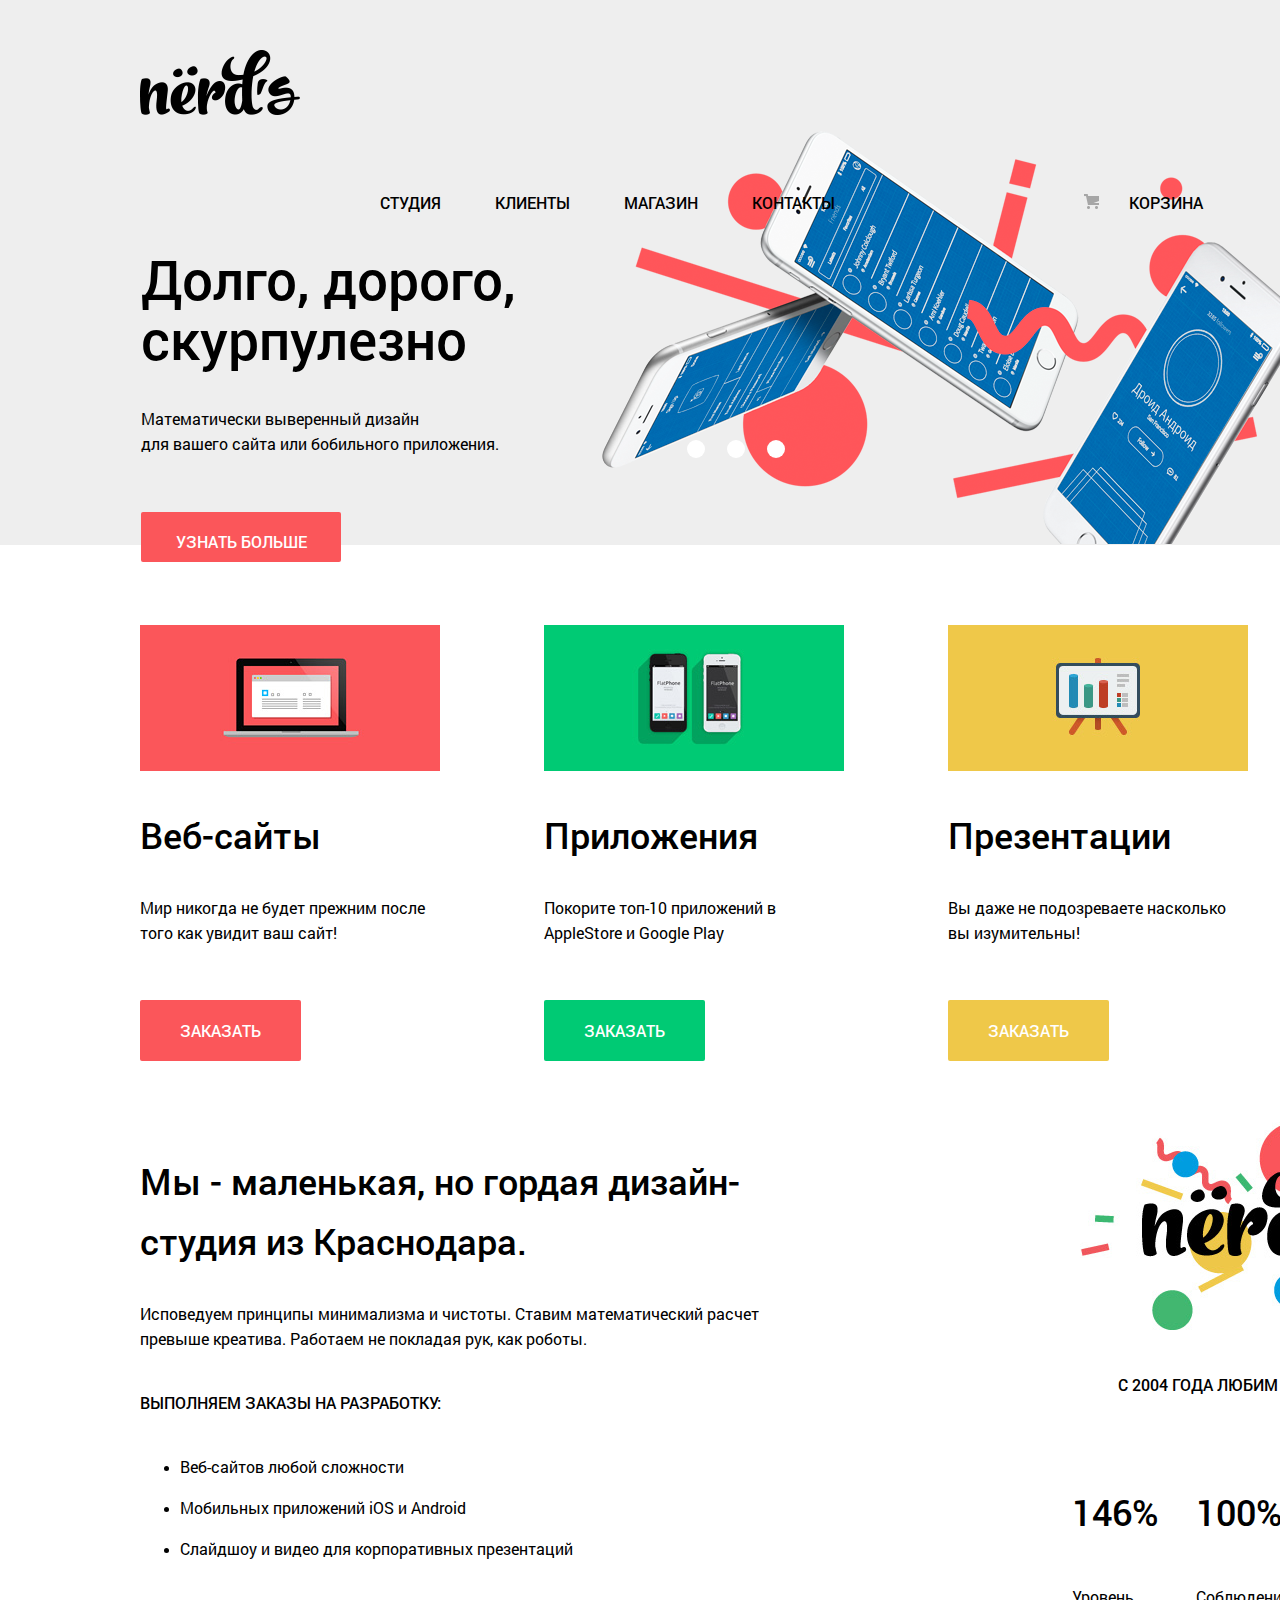
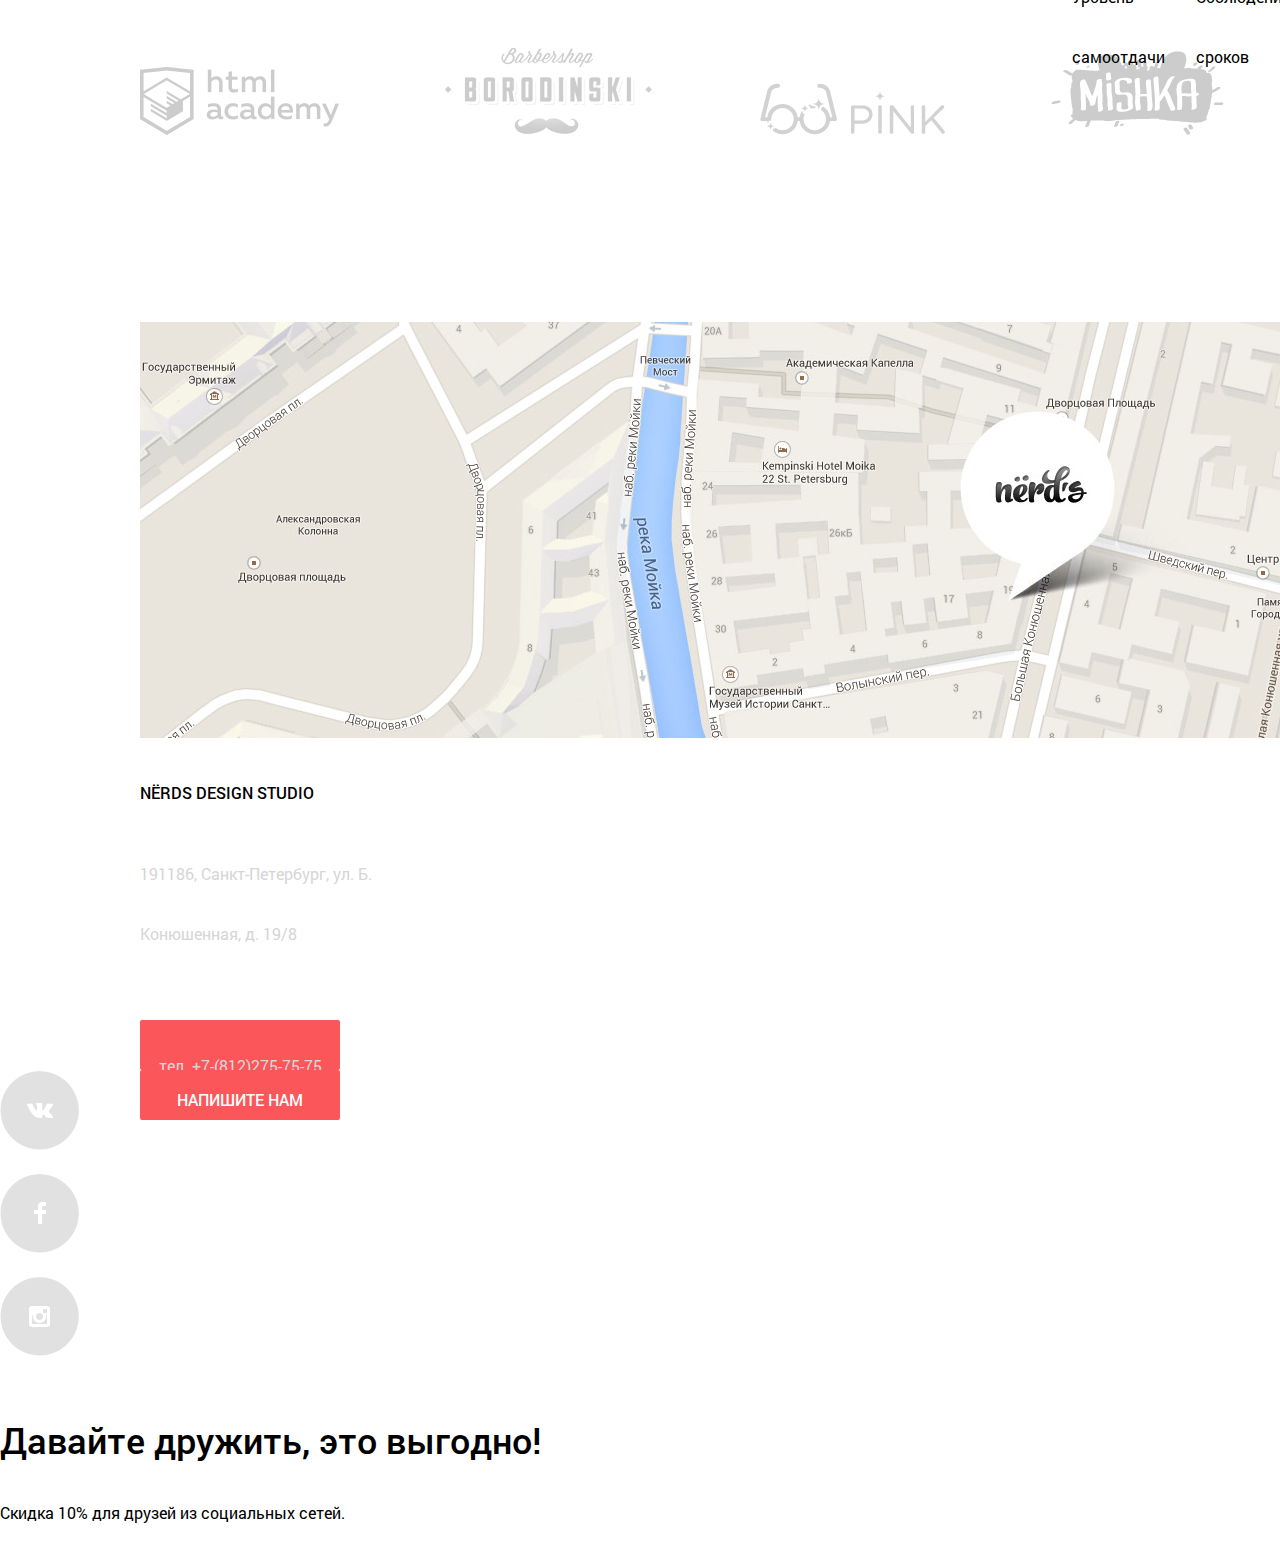
==== index.html @ 5109b4da "Начало работы над сеткой" ====
<!DOCTYPE html>
<html lang="ru">
<head>
    <meta charset="UTF-8">
    <title>Главная страница</title>
    <link rel="stylesheet" href="css/style.css">
</head>
<body>
    <header class="main-header">
        <nav class="main-navigation">
            <figure>
                <a href="index.html"><img src="images/logo.png" alt="Logo"/></a>
            </figure>
            <ul>
                <li class="active"><a href="index.html">Студия</a></li>
                <li><a href="">Клиенты</a></li>
                <li><a href="catalog.html">Магазин</a></li>
                <li><a href="">Контакты</a></li>
                <li>
                    <img src="images/cart-icon.png">
                    <a href="">Корзина</a>
                </li>
            </ul>
        </nav>
        <div class="slider">
            <div class="control">
                    <div class="active"></div>
                    <div></div>
                    <div></div>
            </div>
            <div class="item active">
                <div class="information">
                    <h1>Долго, дорого, скурпулезно</h1>
                    <p> Математически выверенный дизайн<br> для 
                        вашего сайта или бобильного приложения.</p>
                    <a href="">Узнать больше</a>
                </div>
            </div>
            <div class="item">
                <div class="information">
                    <h1>Любим математику<br> как никто другой</h1>
                    <p> Никакого креатива, только математические формулы<br>
                        для расчета идеальных пропорций.</p>
                    <a href="">Узнать больше</a>
                </div>
            </div>
            <div class="item">
                <div class="information">
                    <h1>Только ночь,<br> только хардкор</h1>
                    <p> Работать днем, как все? Мы против этого.<br>
                        Ближе к полуночи работа только начинается.
                    </p>
                    <a href="">Узнать больше</a>
                </div>
            </div>
        </div>
    </header>
    <main>
        <div class="product">
            <div class="item red">
                <figure>
                    <img src="images/illustration-1.jpg" alt="Веб-сайты" width="" height="">
                </figure>
                <h2>Веб-сайты</h2>
                <p>Мир никогда не будет прежним после того как увидит ваш сайт!</p>
                <a href="">Заказать</a>
            </div>
            <div class="item green">
                <figure>
                    <img src="images/illustration-2.jpg" alt="Приложения" width="" height="">
                </figure>
                <h2>Приложения</h2>
                <p>Покорите топ-10 приложений в AppleStore и Google Play</p>
                <a href="">Заказать</a>
            </div>
            <div class="item yellow">
                <figure>
                    <img src="images/illustration-3.jpg" alt="Презентации" width="" height="">
                </figure>
                <h2>Презентации</h2>
                <p>Вы даже не подозреваете насколько вы изумительны!</p>
                <a href="">Заказать</a>
            </div>
        </div> 
        <div class="future">
            <div class="informations">
                <h2>Мы - маленькая, но гордая дизайн-студия из Краснодара.</h2>
                <p>Исповедуем принципы минимализма и чистоты. Ставим математический
                    расчет превыше креатива. Работаем не покладая рук, как роботы.</p>
                <h4>Выполняем заказы на разработку:</h4>
                <ul>
                    <li><p>Веб-сайтов любой сложности</p></li>
                    <li><p>Мобильных приложений iOS и Android</p></li>
                    <li><p>Слайдшоу и видео для корпоративных презентаций</p></li>
                </ul>
            </div>
            <div class="statistic">
                <figure>
                    <img src="images/nerds-illustration.jpg" alt="Logo" width="" height="">
                </figure>
                <h4>С 2004 года любим точность во всем:</h4>
                <div class="description">
                    <ul>
                        <li>
                            <h2>146%</h2>
                            <p>Уровень самоотдачи</p>
                        </li>
                        <li>
                            <h2>100%</h2>
                            <p>Соблюдение сроков</p>
                        </li>
                        <li>
                            <h2>50%</h2>
                            <p>Минимальная предоплата</p>
                        </li>
                    </ul>
                </div>
            </div>
        </div>
        <div class="partners">
            <div class="html academy"><a href=""><img src="images/logo-1.png" alt="Презентации" width="" height=""></a></div>
            <div class="Borodinski"><a href=""><img src="images/logo-2.png" alt="Презентации" width="" height=""></a></div>
            <div class="Pink"><a href=""></a><img src="images/logo-3.png" alt="Презентации" width="" height=""></div>
            <div class="Mishka"><a href=""><img src="images/logo-4.png" alt="Презентации" width="" height=""></a></div>
        </div>
        <div class="map">
            <img src="images/map_&_marker.jpg"></img>
            <div class="container">
                <div class="description">
                    <h4>NЁRDS DESIGN STUDIO</h4>
                    <p>191186, Санкт-Петербург, ул. Б. Конюшенная, д. 19/8</p>
                    <a href="tel:78122757575"><p>тел. +7-(812)275-75-75</p></a>
                    <a class="btn" href="mailto:nerds@gmail.com">Напишите нам</a>
                </div>
            </div>
        </div>
        </div>
    </main>
</body>
<footer>
    <div class="social">
        <div class="vk"><a href=""><img src="images/vk-icon.png" alt="Презентации" width="" height=""></a></div>
        <div class="fb"><a href=""><img src="images/fb-icon.png" alt="Презентации" width="" height=""></a></div>
        <div class="inst"><a href=""><img src="images/insta-icon.png" alt="Презентации" width="" height=""></a></div>
    </div>
    <div class="text">
        <h2>Давайте дружить, это выгодно!</h2>
        <p>Скидка 10% для друзей из социальных сетей.</p>
    </div>
</footer>
</html>
---- css/style.css ----
/*! normalize.css v7.0.0 | MIT License | github.com/necolas/normalize.css */

/* Document
   ========================================================================== */

/**
 * 1. Correct the line height in all browsers.
 * 2. Prevent adjustments of font size after orientation changes in
 *    IE on Windows Phone and in iOS.
 */

 html {
  line-height: 1.15; /* 1 */
  -ms-text-size-adjust: 100%; /* 2 */
  -webkit-text-size-adjust: 100%; /* 2 */
}

/* Sections
   ========================================================================== */

/**
 * Remove the margin in all browsers (opinionated).
 */

body {
  margin: 0;
}

/**
 * Add the correct display in IE 9-.
 */

article,
aside,
footer,
header,
nav,
section {
  display: block;
}

/**
 * Correct the font size and margin on `h1` elements within `section` and
 * `article` contexts in Chrome, Firefox, and Safari.
 */

h1 {
  font-size: 2em;
  margin: 0.67em 0;
}

/* Grouping content
   ========================================================================== */

/**
 * Add the correct display in IE 9-.
 * 1. Add the correct display in IE.
 */

figcaption,
figure,
main { /* 1 */
  display: block;
}

/**
 * Add the correct margin in IE 8.
 */

figure {
  margin: 1em 40px;
}

/**
 * 1. Add the correct box sizing in Firefox.
 * 2. Show the overflow in Edge and IE.
 */

hr {
  box-sizing: content-box; /* 1 */
  height: 0; /* 1 */
  overflow: visible; /* 2 */
}

/**
 * 1. Correct the inheritance and scaling of font size in all browsers.
 * 2. Correct the odd `em` font sizing in all browsers.
 */

pre {
  font-family: monospace, monospace; /* 1 */
  font-size: 1em; /* 2 */
}

/* Text-level semantics
   ========================================================================== */

/**
 * 1. Remove the gray background on active links in IE 10.
 * 2. Remove gaps in links underline in iOS 8+ and Safari 8+.
 */

a {
  background-color: transparent; /* 1 */
  -webkit-text-decoration-skip: objects; /* 2 */
}

/**
 * 1. Remove the bottom border in Chrome 57- and Firefox 39-.
 * 2. Add the correct text decoration in Chrome, Edge, IE, Opera, and Safari.
 */

abbr[title] {
  border-bottom: none; /* 1 */
  text-decoration: underline; /* 2 */
  text-decoration: underline dotted; /* 2 */
}

/**
 * Prevent the duplicate application of `bolder` by the next rule in Safari 6.
 */

b,
strong {
  font-weight: inherit;
}

/**
 * Add the correct font weight in Chrome, Edge, and Safari.
 */

b,
strong {
  font-weight: bolder;
}

/**
 * 1. Correct the inheritance and scaling of font size in all browsers.
 * 2. Correct the odd `em` font sizing in all browsers.
 */

code,
kbd,
samp {
  font-family: monospace, monospace; /* 1 */
  font-size: 1em; /* 2 */
}

/**
 * Add the correct font style in Android 4.3-.
 */

dfn {
  font-style: italic;
}

/**
 * Add the correct background and color in IE 9-.
 */

mark {
  background-color: #ff0;
  color: #000;
}

/**
 * Add the correct font size in all browsers.
 */

small {
  font-size: 80%;
}

/**
 * Prevent `sub` and `sup` elements from affecting the line height in
 * all browsers.
 */

sub,
sup {
  font-size: 75%;
  line-height: 0;
  position: relative;
  vertical-align: baseline;
}

sub {
  bottom: -0.25em;
}

sup {
  top: -0.5em;
}

/* Embedded content
   ========================================================================== */

/**
 * Add the correct display in IE 9-.
 */

audio,
video {
  display: inline-block;
}

/**
 * Add the correct display in iOS 4-7.
 */

audio:not([controls]) {
  display: none;
  height: 0;
}

/**
 * Remove the border on images inside links in IE 10-.
 */

img {
  border-style: none;
}

/**
 * Hide the overflow in IE.
 */

svg:not(:root) {
  overflow: hidden;
}

/* Forms
   ========================================================================== */

/**
 * 1. Change the font styles in all browsers (opinionated).
 * 2. Remove the margin in Firefox and Safari.
 */

button,
input,
optgroup,
select,
textarea {
  font-family: sans-serif; /* 1 */
  font-size: 100%; /* 1 */
  line-height: 1.15; /* 1 */
  margin: 0; /* 2 */
}

/**
 * Show the overflow in IE.
 * 1. Show the overflow in Edge.
 */

button,
input { /* 1 */
  overflow: visible;
}

/**
 * Remove the inheritance of text transform in Edge, Firefox, and IE.
 * 1. Remove the inheritance of text transform in Firefox.
 */

button,
select { /* 1 */
  text-transform: none;
}

/**
 * 1. Prevent a WebKit bug where (2) destroys native `audio` and `video`
 *    controls in Android 4.
 * 2. Correct the inability to style clickable types in iOS and Safari.
 */

button,
html [type="button"], /* 1 */
[type="reset"],
[type="submit"] {
  -webkit-appearance: button; /* 2 */
}

/**
 * Remove the inner border and padding in Firefox.
 */

button::-moz-focus-inner,
[type="button"]::-moz-focus-inner,
[type="reset"]::-moz-focus-inner,
[type="submit"]::-moz-focus-inner {
  border-style: none;
  padding: 0;
}

/**
 * Restore the focus styles unset by the previous rule.
 */

button:-moz-focusring,
[type="button"]:-moz-focusring,
[type="reset"]:-moz-focusring,
[type="submit"]:-moz-focusring {
  outline: 1px dotted ButtonText;
}

/**
 * Correct the padding in Firefox.
 */

fieldset {
  padding: 0.35em 0.75em 0.625em;
}

/**
 * 1. Correct the text wrapping in Edge and IE.
 * 2. Correct the color inheritance from `fieldset` elements in IE.
 * 3. Remove the padding so developers are not caught out when they zero out
 *    `fieldset` elements in all browsers.
 */

legend {
  box-sizing: border-box; /* 1 */
  color: inherit; /* 2 */
  display: table; /* 1 */
  max-width: 100%; /* 1 */
  padding: 0; /* 3 */
  white-space: normal; /* 1 */
}

/**
 * 1. Add the correct display in IE 9-.
 * 2. Add the correct vertical alignment in Chrome, Firefox, and Opera.
 */

progress {
  display: inline-block; /* 1 */
  vertical-align: baseline; /* 2 */
}

/**
 * Remove the default vertical scrollbar in IE.
 */

textarea {
  overflow: auto;
}

/**
 * 1. Add the correct box sizing in IE 10-.
 * 2. Remove the padding in IE 10-.
 */

[type="checkbox"],
[type="radio"] {
  box-sizing: border-box; /* 1 */
  padding: 0; /* 2 */
}

/**
 * Correct the cursor style of increment and decrement buttons in Chrome.
 */

[type="number"]::-webkit-inner-spin-button,
[type="number"]::-webkit-outer-spin-button {
  height: auto;
}

/**
 * 1. Correct the odd appearance in Chrome and Safari.
 * 2. Correct the outline style in Safari.
 */

[type="search"] {
  -webkit-appearance: textfield; /* 1 */
  outline-offset: -2px; /* 2 */
}

/**
 * Remove the inner padding and cancel buttons in Chrome and Safari on macOS.
 */

[type="search"]::-webkit-search-cancel-button,
[type="search"]::-webkit-search-decoration {
  -webkit-appearance: none;
}

/**
 * 1. Correct the inability to style clickable types in iOS and Safari.
 * 2. Change font properties to `inherit` in Safari.
 */

::-webkit-file-upload-button {
  -webkit-appearance: button; /* 1 */
  font: inherit; /* 2 */
}

/* Interactive
   ========================================================================== */

/*
 * Add the correct display in IE 9-.
 * 1. Add the correct display in Edge, IE, and Firefox.
 */

details, /* 1 */
menu {
  display: block;
}

/*
 * Add the correct display in all browsers.
 */

summary {
  display: list-item;
}

/* Scripting
   ========================================================================== */

/**
 * Add the correct display in IE 9-.
 */

canvas {
  display: inline-block;
}

/**
 * Add the correct display in IE.
 */

template {
  display: none;
}

/* Hidden
   ========================================================================== */

/**
 * Add the correct display in IE 10-.
 */

[hidden] {
  display: none;
}
/* ШРИФТЫ */

@font-face {
  font-family: "RobotoRegular";
  src: url("../fonts/RobotoRegular/RobotoRegular.eot");
  src: url("../fonts/RobotoRegular/RobotoRegular.eot?#iefix")format("embedded-opentype"),
  url("../fonts/RobotoRegular/RobotoRegular.woff") format("woff"),
  url("../fonts/RobotoRegular/RobotoRegular.ttf") format("truetype");
  font-style: normal;
  font-weight: normal;
}

@font-face {
  font-family: "RobotoMedium";
  src: url("../fonts/RobotoMedium/RobotoMedium.eot");
  src: url("../fonts/RobotoMedium/RobotoMedium.eot?#iefix")format("embedded-opentype"),
  url("../fonts/RobotoMedium/RobotoMedium.woff") format("woff"),
  url("../fonts/RobotoMedium/RobotoMedium.ttf") format("truetype");
  font-style: normal;
  font-weight: normal;
}

/* КНОПКИ */

button {
background: no-repeat;
  border: 0px solid #eee;
  height: 28px;
  width: 115px;
  margin: 50px 0 0 50px;
  padding: 0 0 0 7px;
  overflow: hidden;
  display: block;
}

button:active, button:focus {
outline: none;
}

.catalog button {
  text-transform: uppercase;
  font: 14px RobotoRegular;
  color: #d6d6d6;
  display:inline-block;

}

button.active {
  color: black;
}

/* ЗАГОЛОВКИ И ТЕКСТ */

h1 {
  font-family: "RobotoMedium", Arial, Helvetica, sans-serif;
  font-size: 55px;
  font-weight: 500;
  line-height: calc(60px/55px);
}

h2{
  font-family: "RobotoMedium", Arial, Helvetica, sans-serif;
  font-size: 36px;
  font-weight: 500;
  line-height: calc(60px/36px);
}


h3 {
  font-family: "RobotoMedium", Arial, Helvetica, sans-serif;
  font-size: 18px;
  font-weight: 500;
  line-height: calc(60px/18px);
  text-transform: uppercase;
}

h4 {
  font-family: "RobotoMedium", Arial, Helvetica, sans-serif;
  font-size: 16px;
  font-weight: 500;
  line-height: calc(60px/16px);
  text-transform: uppercase;
}

/* ССЫЛКИ И ЛЕЙБЛЫ */

p,
label,
.warp label,
.warp input {
  font-family: "RobotoRegular", Arial, Helvetica, sans-serif;
  font-size: 16px;
  font-weight: 300;
  line-height: 25px;
  color: black;
}

.warp label,
.warp input {
  text-transform: uppercase;
}

.warp input {
  background-color: #eeeeee;
  border: 0px;
  height: 20px;
  width: 70px;
  display:inline-block;
}

.warp:first-child {
  display:block;
  width: 120px;
}

a {
  font-family: "RobotoMedium", Arial, Helvetica, sans-serif;
  font-size: 16px;
  font-weight: 500;
  line-height: calc(60px/16px);
  text-decoration: none;
  text-transform: uppercase;
  color: black;
}

a p,
.description p {
  font-family: "RobotoRegular", Arial, Helvetica, sans-serif;
  font-size: 16px;
  font-weight: 300;
  line-height: calc(60px/16px);
  text-transform: none;
  color: #d6d6d6;
}

.catalog-item p {
  color: #666666;
}

.information a,
.item a,
.description a {
  color: white;
  text-transform: uppercase;
}

/* ОСНОВНЫЕ ЭЛЕМЕНТЫ */

body,
figure {
  margin: 0px;
}

header {
  /* width: 1440px; - нужно ли это указывать? */
  height: 545px;
  background-color: #eeeeee;
  box-sizing: border-box;
  padding-top: 50px;
  padding-left: 140px;
}

.main-navigation ul li{
  display:inline-block;
  margin-right: 50px;
}

main {
  width: 1440px;
  background-color: white;
  box-sizing: border-box;
  padding-top: 80px;
  padding-left: 140px;
}

.future{
  background-color: white;
  box-sizing: border-box;
}

form {
  width: 260px;
  height: 775px;
}

 /* ТОВАР */

  .catalog-items {
  position:relative;
  width: 820px;
  height: 1920px;
 }

 /* ТОВАР-СКРЫТЫЙ КОНТЕНТ */
  
.catalog-item .description {
  width: 360px;
  height: 230px;
  background-color: #eeeeee;
}

.slider .item {
  visibility: hidden;
}

.slider .active {
  visibility: visible;
}

/* ПРОДУКТЫ */

.description a,
.slider .information a {
  background-color: #fb565a;
  border-radius: 2px;
  display: inline-block;
  text-align:center;
  vertical-align:middle;
  width: 200px;
  height: 50px;
  position: relative;
  top: 40px;
}

.information {
  width: 380px;
  height: 270px;
}

.product .item {
  width: 300px;
  height: 350px;
  display:inline-block;
  padding-right: 100px;
}

.product{
  margin-bottom: 120px;
}

.map .description {
  width: 319px;
  height: 308px;
  background-color: #ffffff;
}

.map .description:nth-child(3) {
    background-color: white ;
}
.product a {
  border-radius: 2px;
  padding: 20px 40px;
  position: relative;
  top: 40px;
}

.green a {
  background-color: #00ca74;
}

.red a {
  background-color: #fb565a ;
}

.product .item:nth-child(3) {
  padding-left: 0px;
}

.yellow a {
  background-color: #efc849;
}

.catalog-item {
  display: inline-block;
  margin-bottom: 40px;
  margin-right: 40px;
  position:relative;
}
.catalog-item .description {
  position:absolute;
  top:346px;
  right:0;
 } 

 /* РАЗМТКА FLOAT */

 .main-navigation figure{
  float: left;
 }

 .main-navigation ul{
   float: left;
   margin-top: 34px;
   margin-left: 200px;
 }

 .main-navigation li:last-child {
   margin-left: 195px;
 }

 .main-navigation li:last-child a {
  margin-left: 26px;
}

.slider {
  margin-top: 63px;
  background-image: url(../images/slide1.png);
  background-repeat: no-repeat;
  background-position: right bottom;
  height: 431px;
  width: 1160px;
  /* border: 1px solid black; */
}

.item .information {
  /* margin-bottom: 300px; */
  border: 1px solid rgba(159, 9, 9, 0.00);;
  width: 560px;
}

.control {
  width: 122px;
  height: 54px;
  position: absolute;
  text-align: center;
  display: inline-block;
  left: 675px;
  top: 431px;

}
.control div{
  display: inline-block;
  width: 18px;
  height: 18px;
  border-radius: 50%;
  background-color: white;
  margin: 9px;
}

.main-navigation .item {
  margin-top: 100px;
  border: 1px solid rgba(159, 9, 9, 0);
}

.information h1{
  margin-top: 50px;
}

.future .informations {
  float: left;
  width: 660px;
  height: 526px;
}

.future .statistic{
  float: right;
  width: 500px;
  height: 526px;
  text-align: right;
}

.future .description ul {
  display: inline-block;
  width: 400px;
  height: 100px;
  text-align: right;
}

.statistic li {
  list-style-type: none;
  width: 120px;
  height: 100px;
  display: inline-block;
  text-align: left;
}

.statistic p {
  color: black;
  margin: 0px;
}

.statistic h2 {
  margin-bottom: 25px;
}

.partners {
  width: 1160px;
  height: 800px;
}

.partners div {
  display: inline-block;
  margin-left: 102px;
}

.partners div:nth-child(1) {
  margin-left: 0px;

}
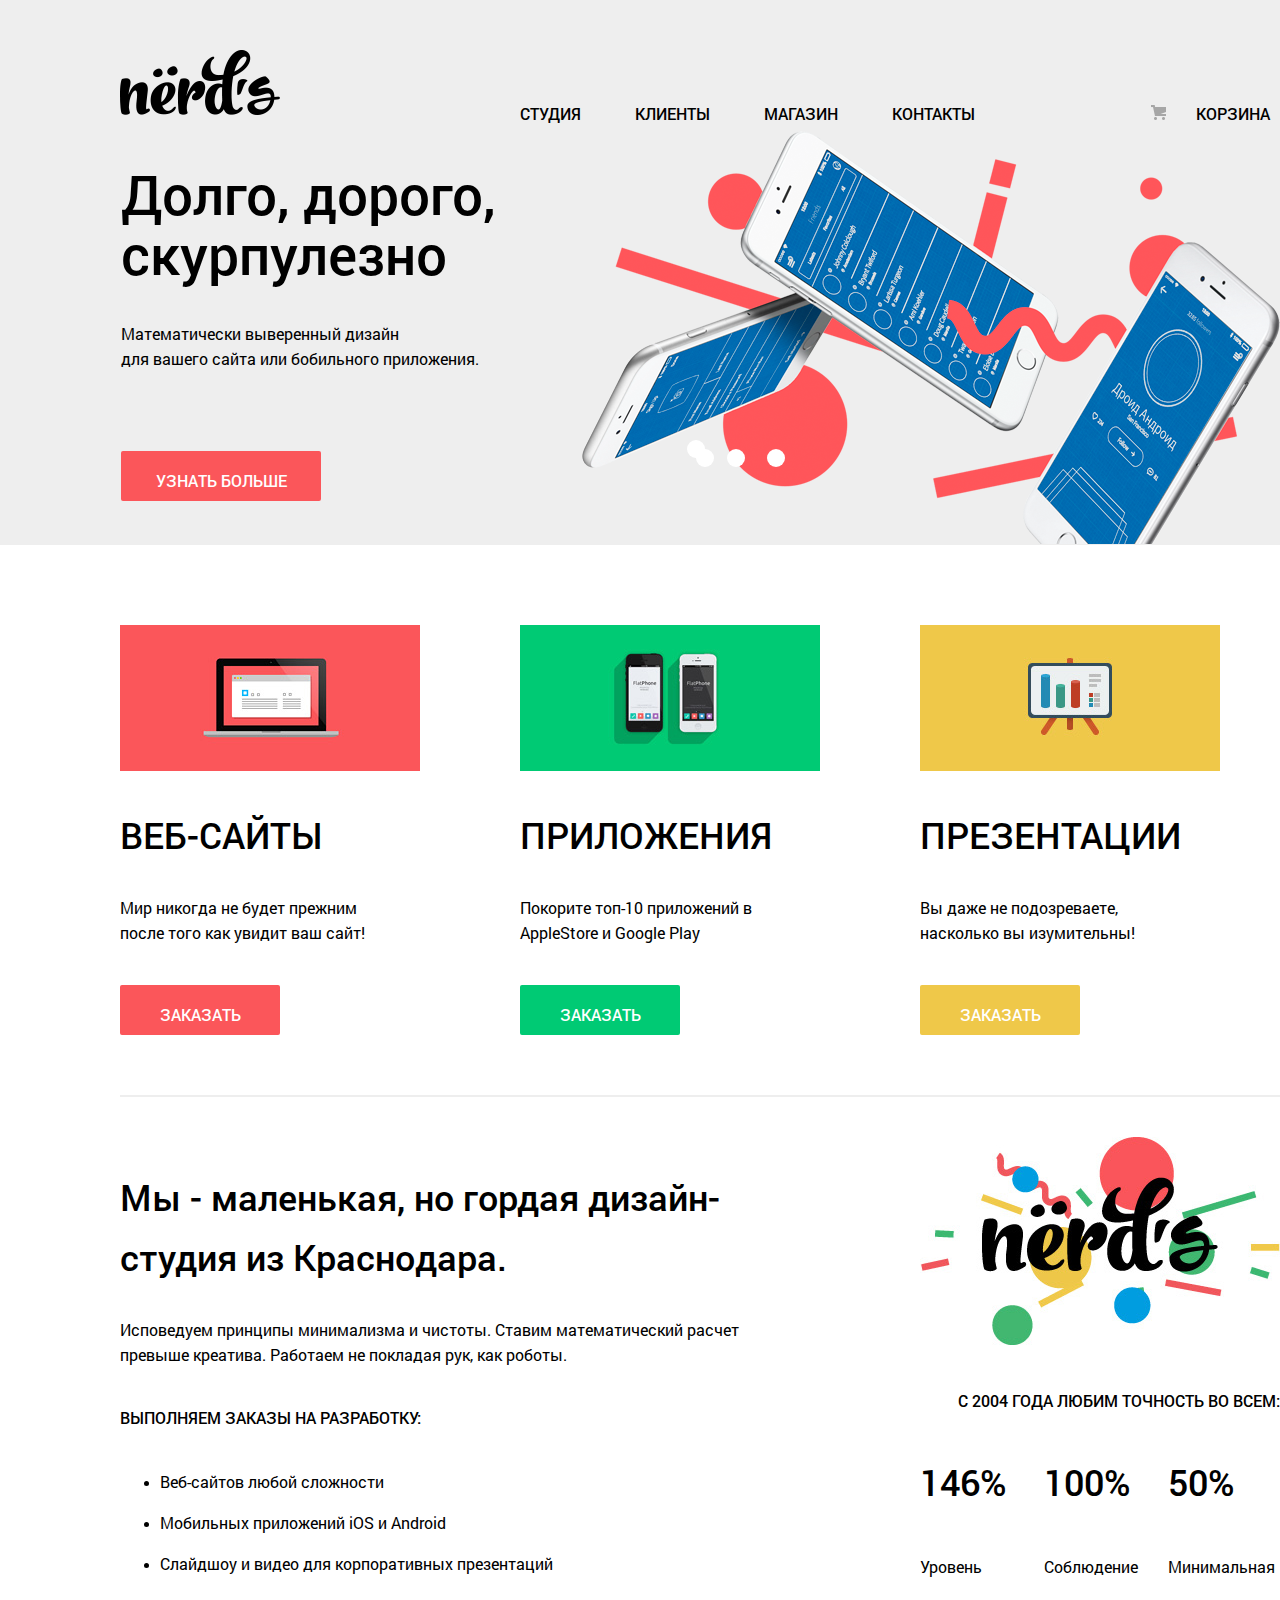
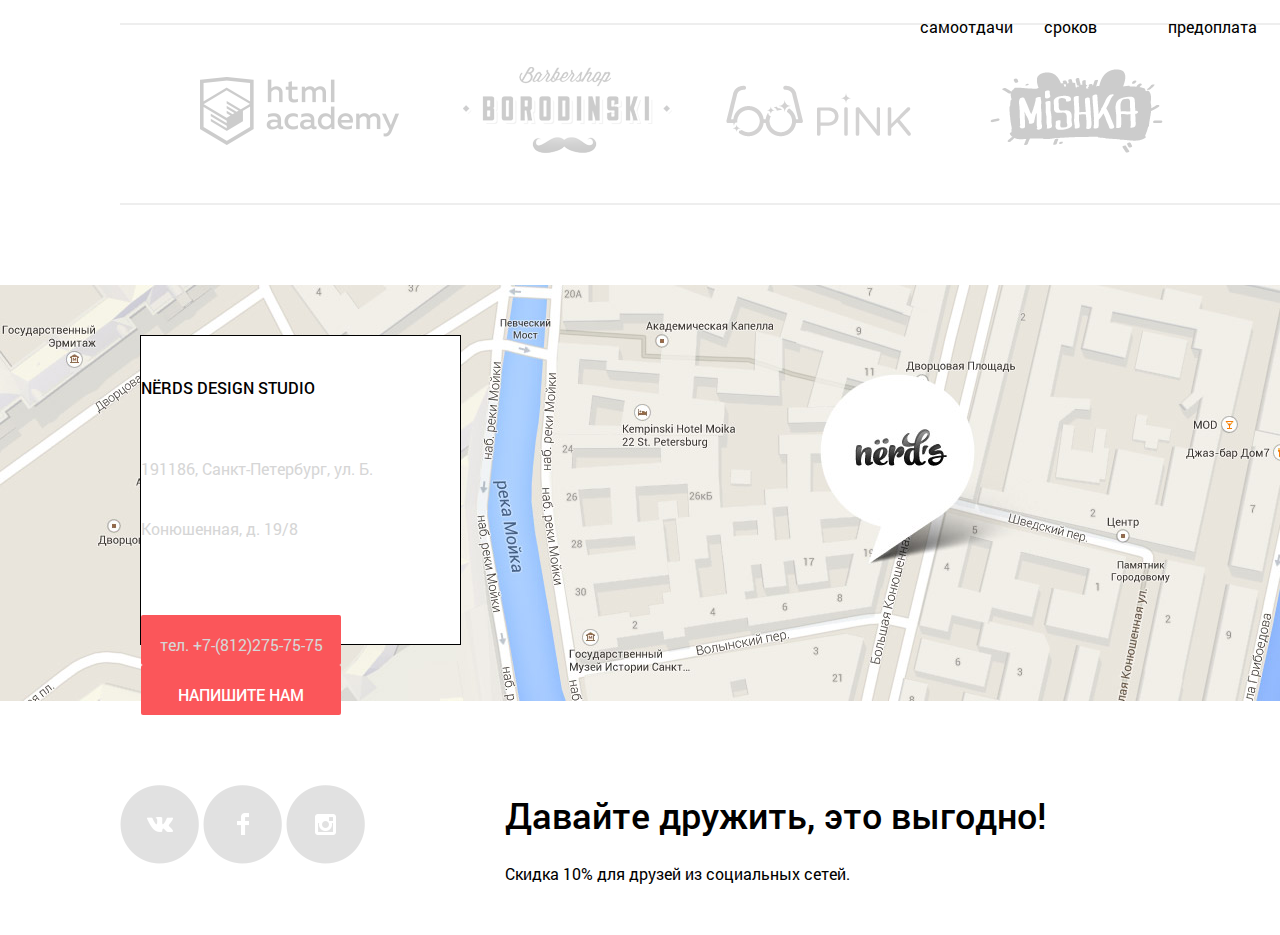
==== commit 4a8db1ea: "Float+Inline-block в Index" ====
--- a/index.html
+++ b/index.html
@@ -24,7 +24,9 @@
         </nav>
         <div class="slider">
             <div class="control">
-                    <div class="active"></div>
+                    <div>
+                        <div class="active"></div>
+                    </div>
                     <div></div>
                     <div></div>
             </div>
@@ -62,7 +64,7 @@
                     <img src="images/illustration-1.jpg" alt="Веб-сайты" width="" height="">
                 </figure>
                 <h2>Веб-сайты</h2>
-                <p>Мир никогда не будет прежним после того как увидит ваш сайт!</p>
+                <p>Мир никогда не будет прежним<br> после того как увидит ваш сайт!</p>
                 <a href="">Заказать</a>
             </div>
             <div class="item green">
@@ -70,7 +72,7 @@
                     <img src="images/illustration-2.jpg" alt="Приложения" width="" height="">
                 </figure>
                 <h2>Приложения</h2>
-                <p>Покорите топ-10 приложений в AppleStore и Google Play</p>
+                <p>Покорите топ-10 приложений в<br> AppleStore и Google Play</p>
                 <a href="">Заказать</a>
             </div>
             <div class="item yellow">
@@ -78,7 +80,7 @@
                     <img src="images/illustration-3.jpg" alt="Презентации" width="" height="">
                 </figure>
                 <h2>Презентации</h2>
-                <p>Вы даже не подозреваете насколько вы изумительны!</p>
+                <p>Вы даже не подозреваете,<br> насколько вы изумительны!</p>
                 <a href="">Заказать</a>
             </div>
         </div> 
@@ -120,7 +122,7 @@
         <div class="partners">
             <div class="html academy"><a href=""><img src="images/logo-1.png" alt="Презентации" width="" height=""></a></div>
             <div class="Borodinski"><a href=""><img src="images/logo-2.png" alt="Презентации" width="" height=""></a></div>
-            <div class="Pink"><a href=""></a><img src="images/logo-3.png" alt="Презентации" width="" height=""></div>
+            <div class="Pink"><a href=""><img src="images/logo-3.png" alt="Презентации" width="" height=""></a></div>
             <div class="Mishka"><a href=""><img src="images/logo-4.png" alt="Презентации" width="" height=""></a></div>
         </div>
         <div class="map">
--- a/css/style.css
+++ b/css/style.css
@@ -512,6 +512,15 @@
   line-height: calc(60px/36px);
 }
 
+.item h2{
+  text-transform: uppercase;
+  margin-top: 30px;
+}
+
+.item p{
+  margin-bottom: 40px;
+}
+
 
 h3 {
   font-family: "RobotoMedium", Arial, Helvetica, sans-serif;
@@ -599,12 +608,44 @@
 }
 
 header {
-  /* width: 1440px; - нужно ли это указывать? */
+  width: 1440px;
   height: 545px;
   background-color: #eeeeee;
   box-sizing: border-box;
   padding-top: 50px;
-  padding-left: 140px;
+  padding-left: 120px;
+}
+
+.future, .partners {
+  width: 1160px;
+}
+
+.map {
+  position:relative;
+  width: 1440px;
+  width: 420px;
+  margin-left: -120px;
+  margin-bottom: 80px;
+}
+
+.clearfix::after {
+  content: "";
+  display: table;
+  clear: both;
+}
+
+.map .description {
+  position: absolute;
+  width: 319px;
+  height: 308px;
+  background-color: #ffffff;
+  border: 1px solid black;
+  bottom: 60px;
+  left: 140px;
+}
+
+.map .description:nth-child(3) {
+    background-color: white ;
 }
 
 .main-navigation ul li{
@@ -617,7 +658,7 @@
   background-color: white;
   box-sizing: border-box;
   padding-top: 80px;
-  padding-left: 140px;
+  padding-left: 120px;
 }
 
 .future{
@@ -660,7 +701,7 @@
 .slider .information a {
   background-color: #fb565a;
   border-radius: 2px;
-  display: inline-block;
+  display: block;
   text-align:center;
   vertical-align:middle;
   width: 200px;
@@ -677,28 +718,27 @@
 .product .item {
   width: 300px;
   height: 350px;
-  display:inline-block;
-  padding-right: 100px;
+  float: left;
+  margin-right: 100px;
+  /* padding-right: 100px; */
+}
+
+.product .item:last-child {
+  margin-right: 0px;
 }
 
 .product{
-  margin-bottom: 120px;
-}
-
-.map .description {
-  width: 319px;
-  height: 308px;
-  background-color: #ffffff;
-}
-
-.map .description:nth-child(3) {
-    background-color: white ;
-}
+  margin-bottom: 80px;
+  width: 1160px;
+  height: 390px;
+}
+
 .product a {
+  display: block;
   border-radius: 2px;
-  padding: 20px 40px;
-  position: relative;
-  top: 40px;
+  width: 160px;
+  height: 50px;
+  text-align: center;
 }
 
 .green a {
@@ -708,6 +748,7 @@
 .red a {
   background-color: #fb565a ;
 }
+
 
 .product .item:nth-child(3) {
   padding-left: 0px;
@@ -742,7 +783,7 @@
  }
 
  .main-navigation li:last-child {
-   margin-left: 195px;
+   float: right;
  }
 
  .main-navigation li:last-child a {
@@ -784,6 +825,12 @@
   margin: 9px;
 }
 
+/* .control .active{
+  border: 3px solid #494848;
+  width: 12px;
+  height: 12px;
+} */
+
 .main-navigation .item {
   margin-top: 100px;
   border: 1px solid rgba(159, 9, 9, 0);
@@ -793,32 +840,50 @@
   margin-top: 50px;
 }
 
+.future {
+  border-bottom: 2px solid #eeeeee;
+  border-top: 2px solid #eeeeee;
+  padding-top: 40px;
+  height: 530px;
+}
+
 .future .informations {
   float: left;
   width: 660px;
-  height: 526px;
+  height: 530px;
 }
 
 .future .statistic{
   float: right;
-  width: 500px;
-  height: 526px;
+  width: 360px;
+  height: 530px;
   text-align: right;
 }
 
 .future .description ul {
-  display: inline-block;
-  width: 400px;
+  float: left;
+  width: 360px;
   height: 100px;
-  text-align: right;
+  text-align: left;
+  margin: 0px;
+  padding: 0px;
 }
 
 .statistic li {
   list-style-type: none;
-  width: 120px;
-  height: 100px;
+  width: 100px;
+  height: 150px;
   display: inline-block;
   text-align: left;
+  margin-right: 20px;
+}
+
+.statistic li:last-child {
+  margin-right: 0px;
+}
+
+.statistic li h2 {
+  margin-top: 0px;
 }
 
 .statistic p {
@@ -831,16 +896,48 @@
 }
 
 .partners {
+  box-sizing: border-box;
+  padding-left: 80px;
   width: 1160px;
-  height: 800px;
+  height: 180px;
+  margin-bottom: 80px;
+  border-bottom: 2px solid #eeeeee;
 }
 
 .partners div {
   display: inline-block;
-  margin-left: 102px;
+  width: 24%;
+  vertical-align: middle;
 }
 
 .partners div:nth-child(1) {
   margin-left: 0px;
 
 }
+
+.main-navigation ul{
+  width: 800px;
+}
+
+footer .social {
+  float: left;
+  margin-right: 140px;
+}
+
+footer{
+  height: 80px;
+  width: 1160px;
+  padding-left: 120px;
+  margin-bottom: 70px;
+}
+footer .social,
+footer .text {
+  float: left;
+}
+
+.text h2 {
+  margin: 0px;
+}
+.social div {
+  display: inline-block;
+}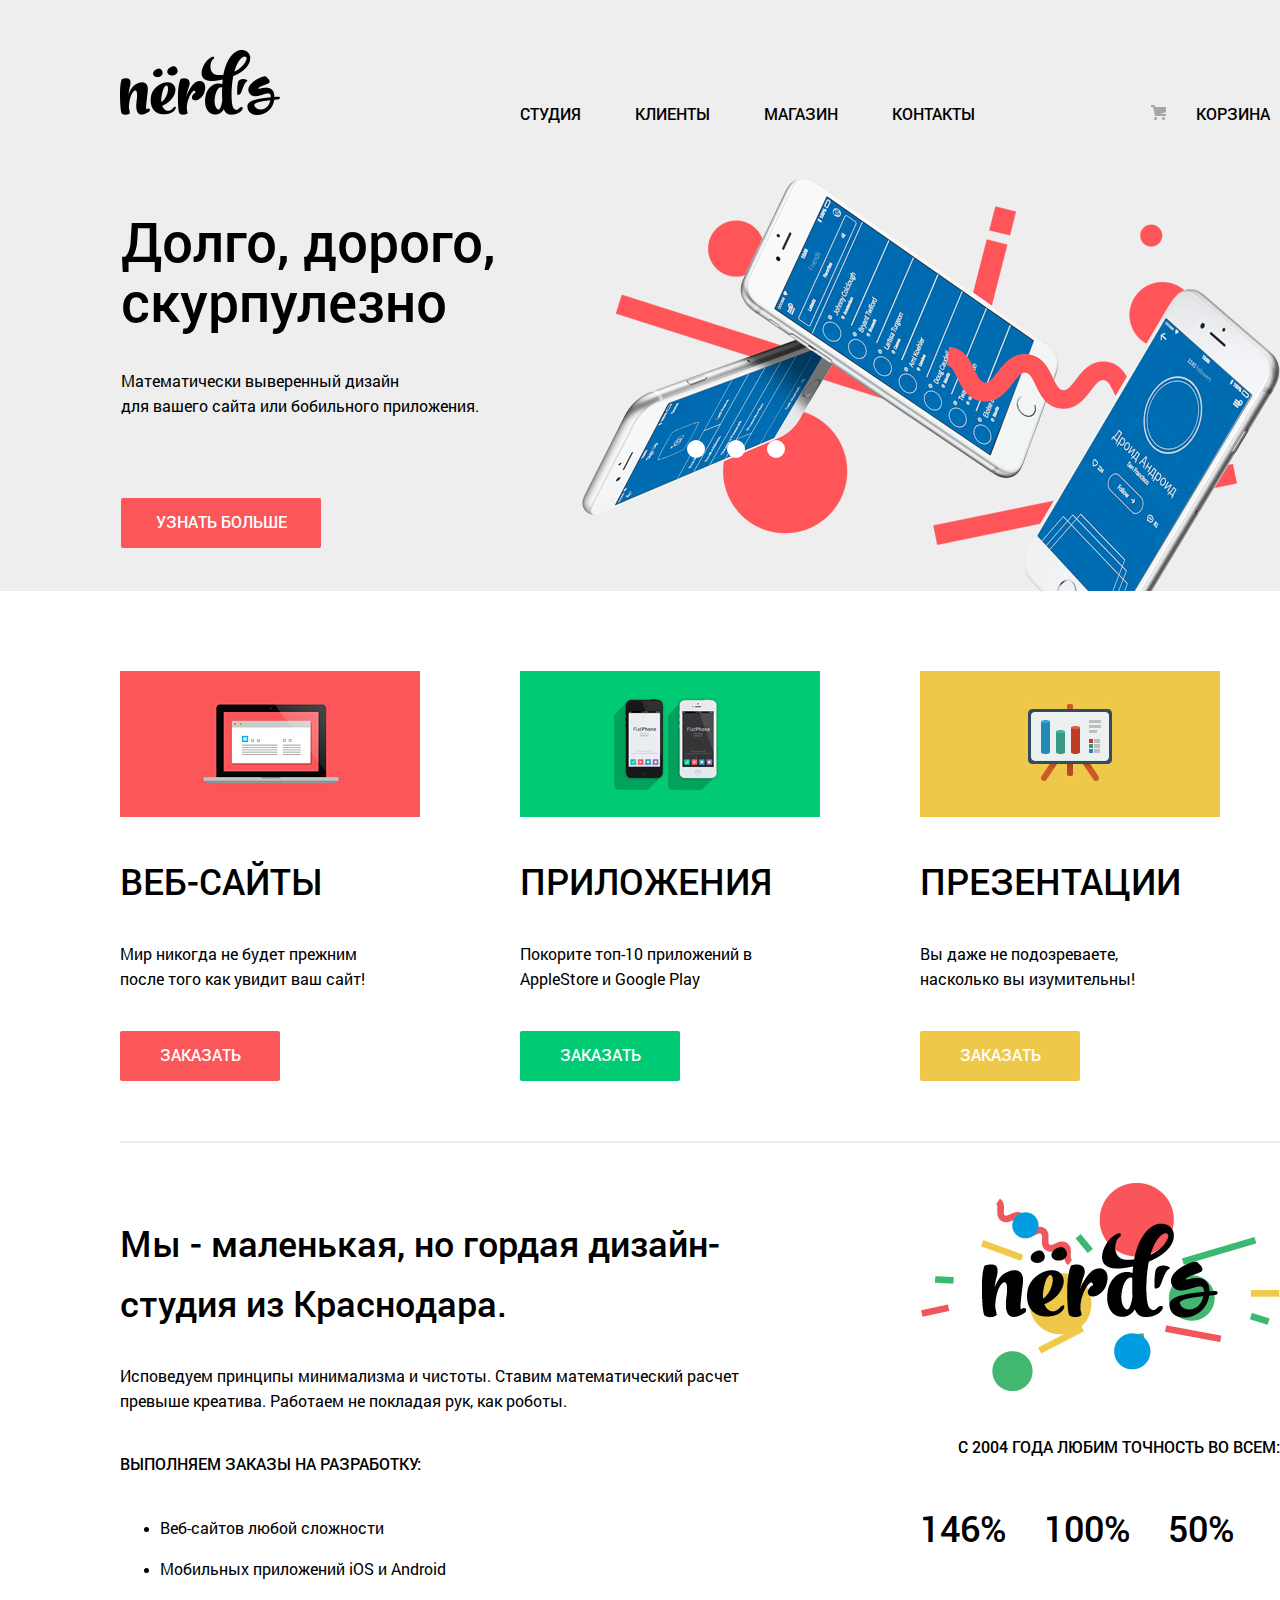
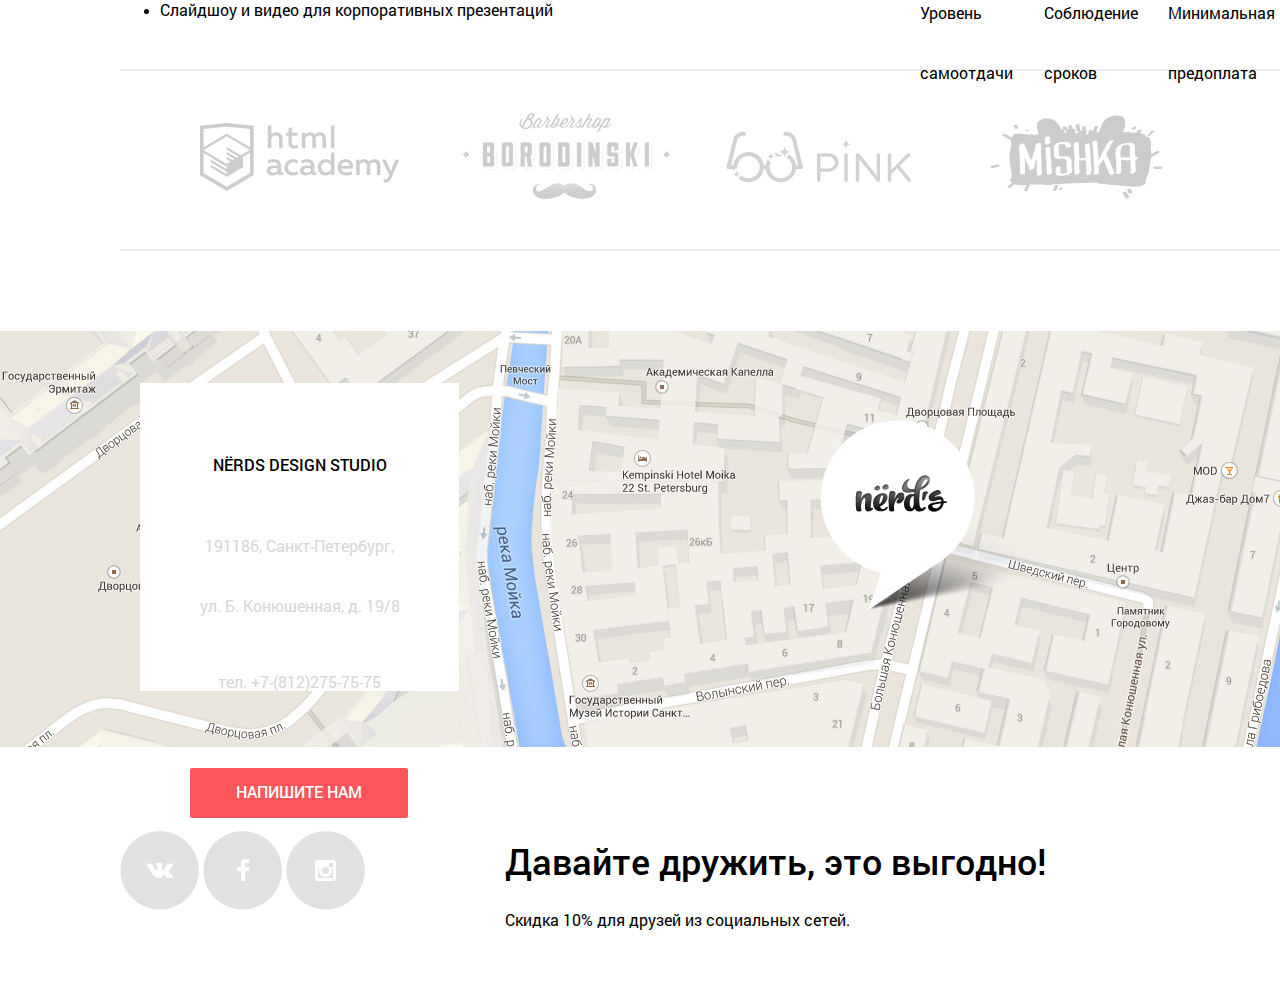
==== commit ef6af32e: "Незначительные изменения" ====
--- a/index.html
+++ b/index.html
@@ -7,7 +7,7 @@
 </head>
 <body>
     <header class="main-header">
-        <nav class="main-navigation">
+        <nav class="main-navigation clearfix">
             <figure>
                 <a href="index.html"><img src="images/logo.png" alt="Logo"/></a>
             </figure>
@@ -22,7 +22,7 @@
                 </li>
             </ul>
         </nav>
-        <div class="slider">
+        <div class="slider clearfix">
             <div class="control">
                     <div>
                         <div class="active"></div>
@@ -84,7 +84,7 @@
                 <a href="">Заказать</a>
             </div>
         </div> 
-        <div class="future">
+        <div class="future clearfix">
             <div class="informations">
                 <h2>Мы - маленькая, но гордая дизайн-студия из Краснодара.</h2>
                 <p>Исповедуем принципы минимализма и чистоты. Ставим математический
@@ -127,10 +127,10 @@
         </div>
         <div class="map">
             <img src="images/map_&_marker.jpg"></img>
-            <div class="container">
+            <div class="container clearfix">
                 <div class="description">
                     <h4>NЁRDS DESIGN STUDIO</h4>
-                    <p>191186, Санкт-Петербург, ул. Б. Конюшенная, д. 19/8</p>
+                    <p>191186, Санкт-Петербург,<br> ул. Б. Конюшенная, д. 19/8</p>
                     <a href="tel:78122757575"><p>тел. +7-(812)275-75-75</p></a>
                     <a class="btn" href="mailto:nerds@gmail.com">Напишите нам</a>
                 </div>
@@ -139,7 +139,7 @@
         </div>
     </main>
 </body>
-<footer>
+<footer class="clearfix">
     <div class="social">
         <div class="vk"><a href=""><img src="images/vk-icon.png" alt="Презентации" width="" height=""></a></div>
         <div class="fb"><a href=""><img src="images/fb-icon.png" alt="Презентации" width="" height=""></a></div>
--- a/css/style.css
+++ b/css/style.css
@@ -474,8 +474,6 @@
   border: 0px solid #eee;
   height: 28px;
   width: 115px;
-  margin: 50px 0 0 50px;
-  padding: 0 0 0 7px;
   overflow: hidden;
   display: block;
 }
@@ -520,7 +518,6 @@
 .item p{
   margin-bottom: 40px;
 }
-
 
 h3 {
   font-family: "RobotoMedium", Arial, Helvetica, sans-serif;
@@ -598,6 +595,7 @@
 .description a {
   color: white;
   text-transform: uppercase;
+  line-height:3;
 }
 
 /* ОСНОВНЫЕ ЭЛЕМЕНТЫ */
@@ -609,7 +607,6 @@
 
 header {
   width: 1440px;
-  height: 545px;
   background-color: #eeeeee;
   box-sizing: border-box;
   padding-top: 50px;
@@ -676,7 +673,7 @@
   .catalog-items {
   position:relative;
   width: 820px;
-  height: 1920px;
+  /* height: 1920px; */
  }
 
  /* ТОВАР-СКРЫТЫЙ КОНТЕНТ */
@@ -697,7 +694,7 @@
 
 /* ПРОДУКТЫ */
 
-.description a,
+
 .slider .information a {
   background-color: #fb565a;
   border-radius: 2px;
@@ -791,7 +788,7 @@
 }
 
 .slider {
-  margin-top: 63px;
+  /* margin-top: 63px; */
   background-image: url(../images/slide1.png);
   background-repeat: no-repeat;
   background-position: right bottom;
@@ -940,4 +937,125 @@
 }
 .social div {
   display: inline-block;
+}
+
+.main-header .title {
+  display: inline-block;
+  text-align: center;
+  vertical-align: middle;
+  margin: 55px 0px 115px 220px;
+}
+
+.title h1 {
+  margin:0px;
+}
+
+.container form {
+float: left;
+width: 260px;
+height: 775px;
+border: 1px solid black;
+margin-right: 140px;
+}
+
+.form-group {
+  display: block;
+}
+
+.catalog {
+  float: left;
+  width: 760px;
+}
+
+.catalog button {
+  height: auto;
+  width: auto;
+  padding: 0px;
+  float: right;
+  margin-right: 25px;
+}
+
+.up-down {
+  margin-right: 18px;
+}
+
+.up-down:last-child {
+  margin-right: 0px;
+}
+
+.catalog h3:first-child{
+  margin: 0px;
+  display: inline;
+  margin
+}
+
+.catalog-items {
+  margin-top: 60px;
+}
+
+.catalog-item:last-child,
+.catalog-item:nth-child(5){
+  margin-bottom: 0px;
+}
+
+.pagination {
+  margin: 35px 0px 35px 0px;
+}
+
+.pagination a{
+  display: inline-block;
+  height: 47px;
+  width: 47px;
+  background-color: #eeeeee;
+  border: 3px solid #eeeeee;
+  border-radius: 3px;
+  margin-right: 10px;
+}
+
+.pagination a:last-child{
+  width: 260px;
+  margin-right: 0px;
+}
+
+.pagination .active{
+  background-color: white;
+}
+
+.control div div{
+  display: none;
+}
+
+.clearfix:after {
+  content: "";
+  display: block;
+  clear: both;
+}
+
+.container .description {
+  box-sizing: border-box;
+  padding-top: 30px;
+  text-align: center;
+  vertical-align: middle;
+  border: 0px;
+}
+
+.map a:last-child {
+  margin-left: 50px;
+  background-color: #fb565a;
+  border-radius: 2px;
+  display: block;
+  text-align:center;
+  vertical-align:middle;
+  width: 218px;
+  height: 50px;
+  position: relative;
+  top: 40px;
+}
+
+.map a:nth-child(4) {
+  margin-bottom: 0px;
+}
+
+nav a:hover {
+  border-bottom: 3px solid red;
 }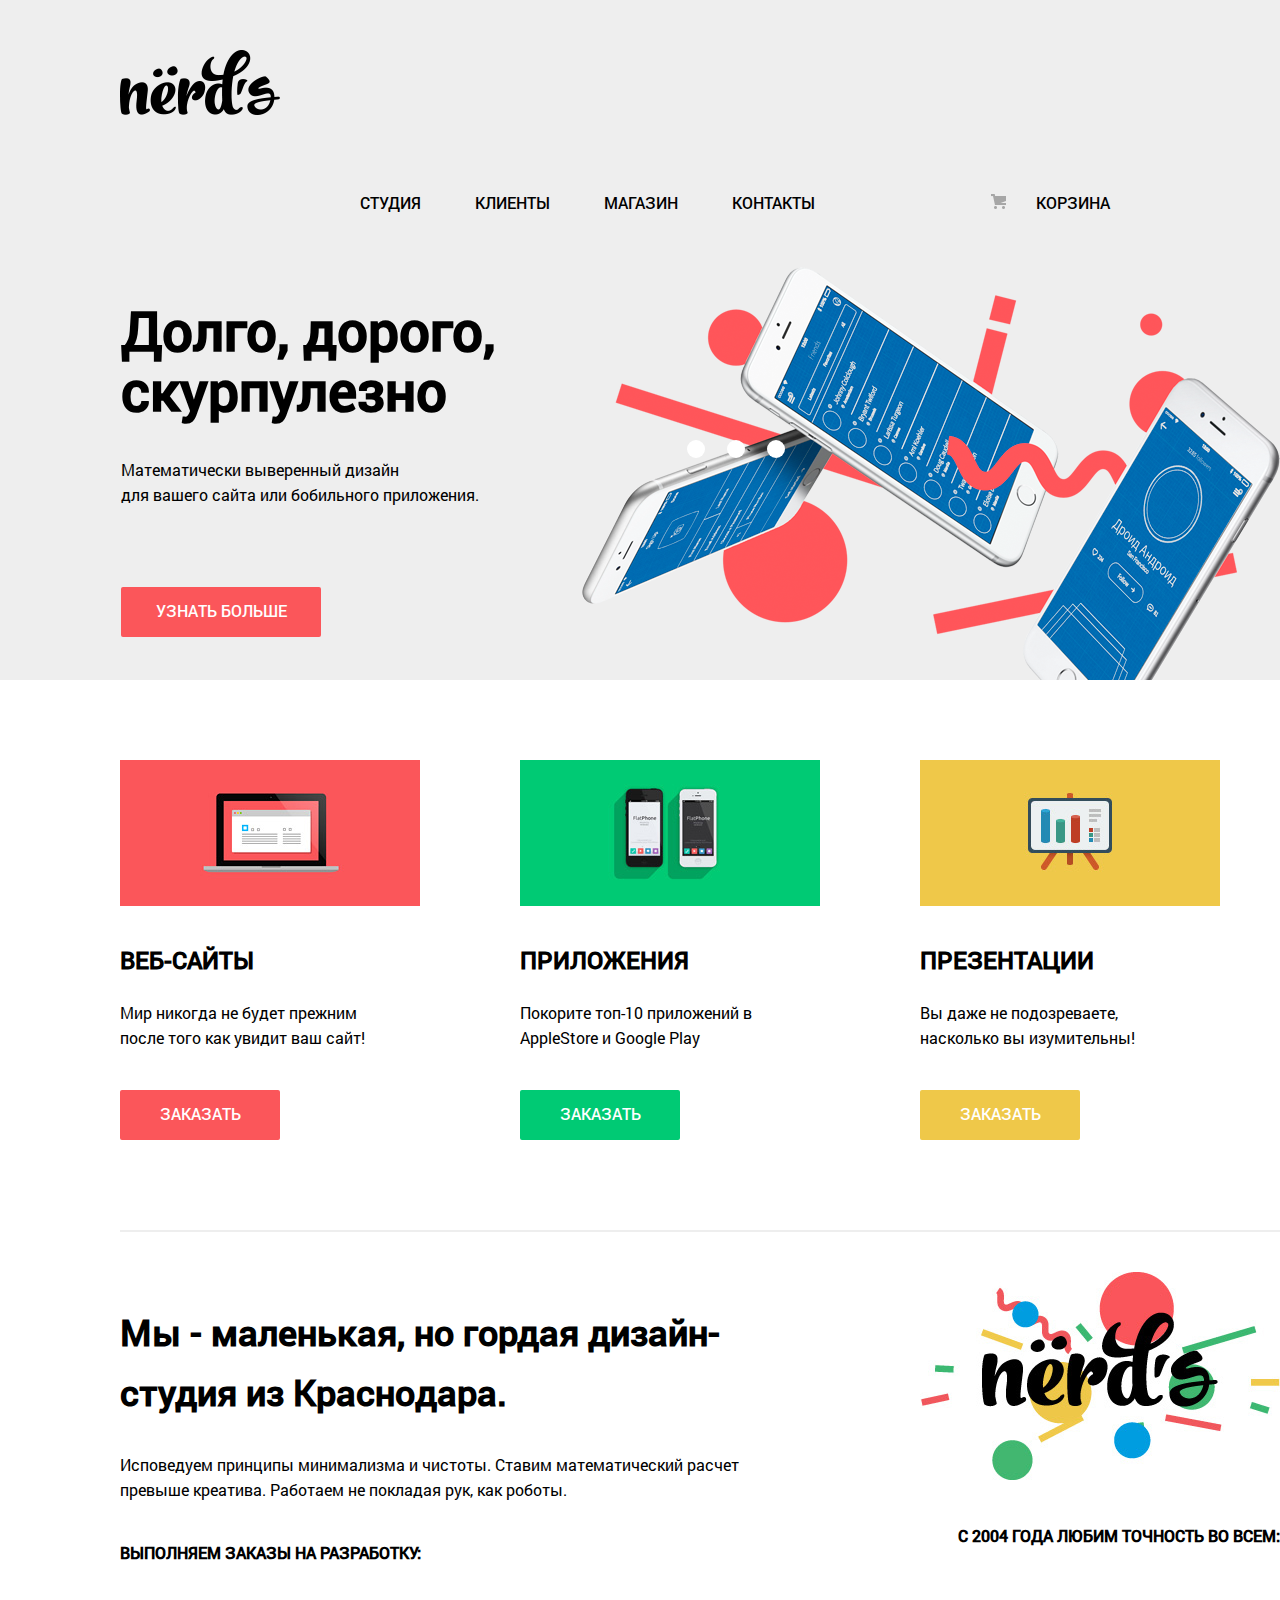
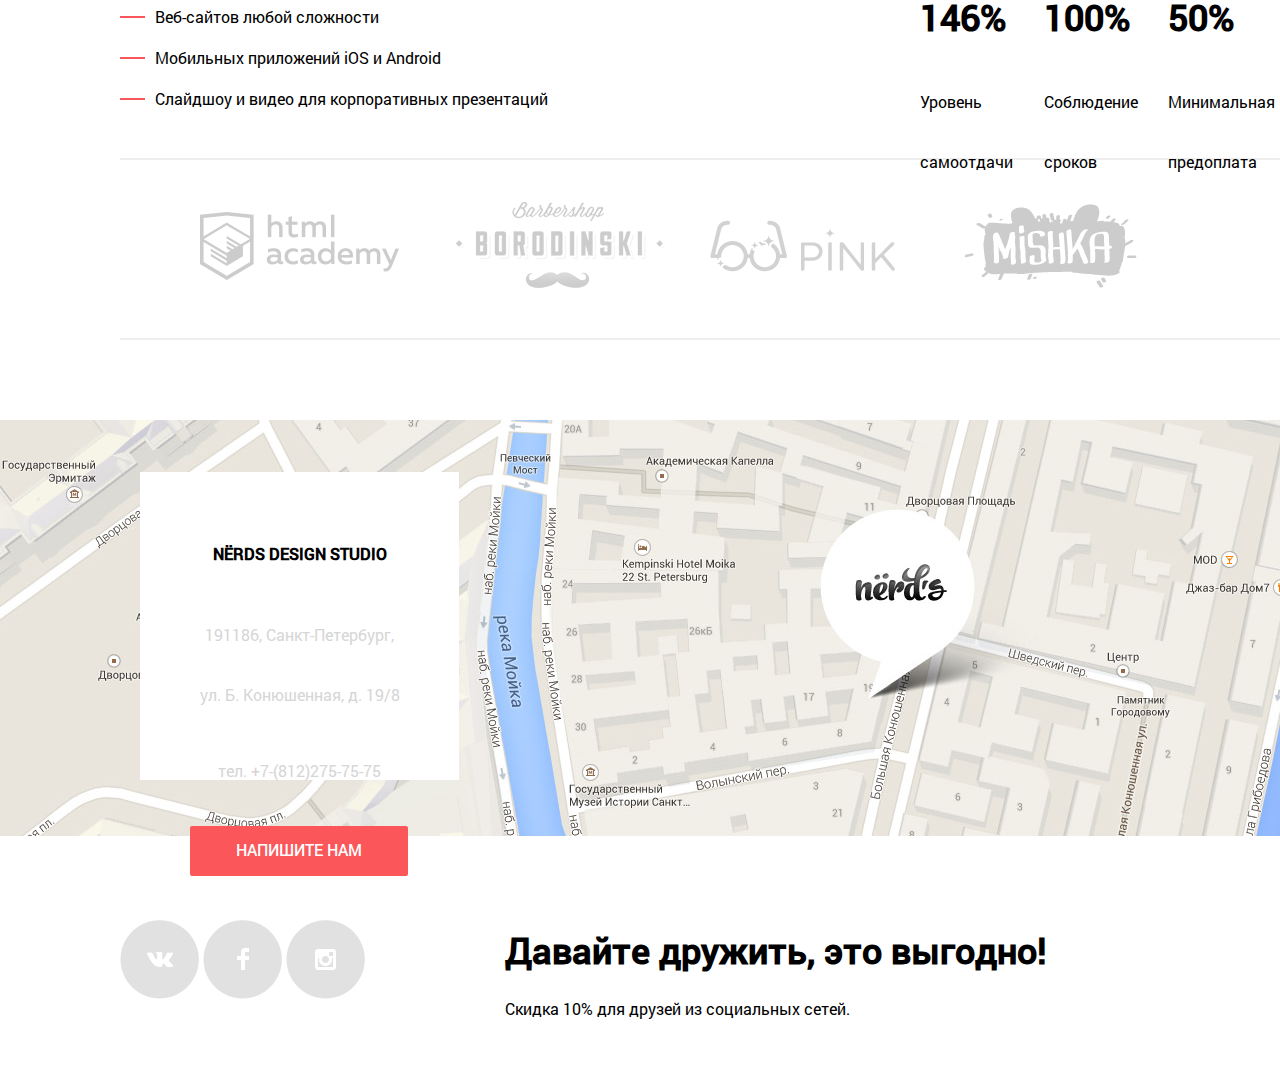
==== commit 77e3c395: "Доводим до ума" ====
--- a/index.html
+++ b/index.html
@@ -6,138 +6,139 @@
     <link rel="stylesheet" href="css/style.css">
 </head>
 <body>
-    <header class="main-header">
-        <nav class="main-navigation clearfix">
-            <figure>
-                <a href="index.html"><img src="images/logo.png" alt="Logo"/></a>
-            </figure>
-            <ul>
-                <li class="active"><a href="index.html">Студия</a></li>
-                <li><a href="">Клиенты</a></li>
-                <li><a href="catalog.html">Магазин</a></li>
-                <li><a href="">Контакты</a></li>
-                <li>
-                    <img src="images/cart-icon.png">
-                    <a href="">Корзина</a>
-                </li>
-            </ul>
-        </nav>
-        <div class="slider clearfix">
-            <div class="control">
-                    <div>
-                        <div class="active"></div>
+    <div class="container"></div>
+        <header class="main-header">
+            <nav class="main-navigation clearfix">
+                <figure>
+                    <a href="index.html"><img src="images/logo.png" alt="Logo"/></a>
+                </figure>
+                <ul>
+                    <li class="active"><a href="index.html">Студия</a></li>
+                    <li><a href="">Клиенты</a></li>
+                    <li><a href="catalog.html">Магазин</a></li>
+                    <li><a href="">Контакты</a></li>
+                    <li>
+                        <img src="images/cart-icon.png">
+                        <a href="">Корзина</a>
+                    </li>
+                </ul>
+            </nav>
+            <div class="slider clearfix">
+                <div class="control">
+                        <div>
+                            <div class="active"></div>
+                        </div>
+                        <div></div>
+                        <div></div>
+                </div>
+                <div class="item active">
+                    <div class="information">
+                        <h1>Долго, дорого, скурпулезно</h1>
+                        <p> Математически выверенный дизайн<br> для 
+                            вашего сайта или бобильного приложения.</p>
+                        <a href="">Узнать больше</a>
                     </div>
-                    <div></div>
-                    <div></div>
-            </div>
-            <div class="item active">
-                <div class="information">
-                    <h1>Долго, дорого, скурпулезно</h1>
-                    <p> Математически выверенный дизайн<br> для 
-                        вашего сайта или бобильного приложения.</p>
-                    <a href="">Узнать больше</a>
+                </div>
+                <div class="item">
+                    <div class="information">
+                        <h1>Любим математику<br> как никто другой</h1>
+                        <p> Никакого креатива, только математические формулы<br>
+                            для расчета идеальных пропорций.</p>
+                        <a href="">Узнать больше</a>
+                    </div>
+                </div>
+                <div class="item">
+                    <div class="information">
+                        <h1>Только ночь,<br> только хардкор</h1>
+                        <p> Работать днем, как все? Мы против этого.<br>
+                            Ближе к полуночи работа только начинается.
+                        </p>
+                        <a href="">Узнать больше</a>
+                    </div>
                 </div>
             </div>
-            <div class="item">
-                <div class="information">
-                    <h1>Любим математику<br> как никто другой</h1>
-                    <p> Никакого креатива, только математические формулы<br>
-                        для расчета идеальных пропорций.</p>
-                    <a href="">Узнать больше</a>
+        </header>
+        <main>
+            <div class="product">
+                <div class="item red">
+                    <figure>
+                        <img src="images/illustration-1.jpg" alt="Веб-сайты" width="" height="">
+                    </figure>
+                    <h2>Веб-сайты</h2>
+                    <p>Мир никогда не будет прежним<br> после того как увидит ваш сайт!</p>
+                    <a href="">Заказать</a>
+                </div>
+                <div class="item green">
+                    <figure>
+                        <img src="images/illustration-2.jpg" alt="Приложения" width="" height="">
+                    </figure>
+                    <h2>Приложения</h2>
+                    <p>Покорите топ-10 приложений в<br> AppleStore и Google Play</p>
+                    <a href="">Заказать</a>
+                </div>
+                <div class="item yellow">
+                    <figure>
+                        <img src="images/illustration-3.jpg" alt="Презентации" width="" height="">
+                    </figure>
+                    <h2>Презентации</h2>
+                    <p>Вы даже не подозреваете,<br> насколько вы изумительны!</p>
+                    <a href="">Заказать</a>
+                </div>
+            </div> 
+            <div class="future clearfix">
+                <div class="informations">
+                    <h2>Мы - маленькая, но гордая дизайн-студия из Краснодара.</h2>
+                    <p>Исповедуем принципы минимализма и чистоты. Ставим математический
+                        расчет превыше креатива. Работаем не покладая рук, как роботы.</p>
+                    <h4>Выполняем заказы на разработку:</h4>
+                    <ul>
+                        <li><p>Веб-сайтов любой сложности</p></li>
+                        <li><p>Мобильных приложений iOS и Android</p></li>
+                        <li><p>Слайдшоу и видео для корпоративных презентаций</p></li>
+                    </ul>
+                </div>
+                <div class="statistic">
+                    <figure>
+                        <img src="images/nerds-illustration.jpg" alt="Logo" width="" height="">
+                    </figure>
+                    <h4>С 2004 года любим точность во всем:</h4>
+                    <div class="description">
+                        <ul>
+                            <li>
+                                <h2>146%</h2>
+                                <p>Уровень самоотдачи</p>
+                            </li>
+                            <li>
+                                <h2>100%</h2>
+                                <p>Соблюдение сроков</p>
+                            </li>
+                            <li>
+                                <h2>50%</h2>
+                                <p>Минимальная предоплата</p>
+                            </li>
+                        </ul>
+                    </div>
                 </div>
             </div>
-            <div class="item">
-                <div class="information">
-                    <h1>Только ночь,<br> только хардкор</h1>
-                    <p> Работать днем, как все? Мы против этого.<br>
-                        Ближе к полуночи работа только начинается.
-                    </p>
-                    <a href="">Узнать больше</a>
+            <div class="partners">
+                <div class="htmlacademy"><a href=""><img src="images/logo-1.png" alt="Презентации" width="" height=""></a></div>
+                <div class="Borodinski"><a href=""><img src="images/logo-2.png" alt="Презентации" width="" height=""></a></div>
+                <div class="Pink"><a href=""><img src="images/logo-3.png" alt="Презентации" width="" height=""></a></div>
+                <div class="Mishka"><a href=""><img src="images/logo-4.png" alt="Презентации" width="" height=""></a></div>
+            </div>
+            <div class="map">
+                <img src="images/map_&_marker.jpg"></img>
+                <div class="container clearfix">
+                    <div class="description">
+                        <h4>NЁRDS DESIGN STUDIO</h4>
+                        <p>191186, Санкт-Петербург,<br> ул. Б. Конюшенная, д. 19/8</p>
+                        <a href="tel:78122757575"><p>тел. +7-(812)275-75-75</p></a>
+                        <a class="btn" href="mailto:nerds@gmail.com">Напишите нам</a>
+                    </div>
                 </div>
             </div>
-        </div>
-    </header>
-    <main>
-        <div class="product">
-            <div class="item red">
-                <figure>
-                    <img src="images/illustration-1.jpg" alt="Веб-сайты" width="" height="">
-                </figure>
-                <h2>Веб-сайты</h2>
-                <p>Мир никогда не будет прежним<br> после того как увидит ваш сайт!</p>
-                <a href="">Заказать</a>
-            </div>
-            <div class="item green">
-                <figure>
-                    <img src="images/illustration-2.jpg" alt="Приложения" width="" height="">
-                </figure>
-                <h2>Приложения</h2>
-                <p>Покорите топ-10 приложений в<br> AppleStore и Google Play</p>
-                <a href="">Заказать</a>
-            </div>
-            <div class="item yellow">
-                <figure>
-                    <img src="images/illustration-3.jpg" alt="Презентации" width="" height="">
-                </figure>
-                <h2>Презентации</h2>
-                <p>Вы даже не подозреваете,<br> насколько вы изумительны!</p>
-                <a href="">Заказать</a>
-            </div>
-        </div> 
-        <div class="future clearfix">
-            <div class="informations">
-                <h2>Мы - маленькая, но гордая дизайн-студия из Краснодара.</h2>
-                <p>Исповедуем принципы минимализма и чистоты. Ставим математический
-                    расчет превыше креатива. Работаем не покладая рук, как роботы.</p>
-                <h4>Выполняем заказы на разработку:</h4>
-                <ul>
-                    <li><p>Веб-сайтов любой сложности</p></li>
-                    <li><p>Мобильных приложений iOS и Android</p></li>
-                    <li><p>Слайдшоу и видео для корпоративных презентаций</p></li>
-                </ul>
-            </div>
-            <div class="statistic">
-                <figure>
-                    <img src="images/nerds-illustration.jpg" alt="Logo" width="" height="">
-                </figure>
-                <h4>С 2004 года любим точность во всем:</h4>
-                <div class="description">
-                    <ul>
-                        <li>
-                            <h2>146%</h2>
-                            <p>Уровень самоотдачи</p>
-                        </li>
-                        <li>
-                            <h2>100%</h2>
-                            <p>Соблюдение сроков</p>
-                        </li>
-                        <li>
-                            <h2>50%</h2>
-                            <p>Минимальная предоплата</p>
-                        </li>
-                    </ul>
-                </div>
-            </div>
-        </div>
-        <div class="partners">
-            <div class="html academy"><a href=""><img src="images/logo-1.png" alt="Презентации" width="" height=""></a></div>
-            <div class="Borodinski"><a href=""><img src="images/logo-2.png" alt="Презентации" width="" height=""></a></div>
-            <div class="Pink"><a href=""><img src="images/logo-3.png" alt="Презентации" width="" height=""></a></div>
-            <div class="Mishka"><a href=""><img src="images/logo-4.png" alt="Презентации" width="" height=""></a></div>
-        </div>
-        <div class="map">
-            <img src="images/map_&_marker.jpg"></img>
-            <div class="container clearfix">
-                <div class="description">
-                    <h4>NЁRDS DESIGN STUDIO</h4>
-                    <p>191186, Санкт-Петербург,<br> ул. Б. Конюшенная, д. 19/8</p>
-                    <a href="tel:78122757575"><p>тел. +7-(812)275-75-75</p></a>
-                    <a class="btn" href="mailto:nerds@gmail.com">Напишите нам</a>
-                </div>
-            </div>
-        </div>
-        </div>
-    </main>
+        </main>
+    </div>
 </body>
 <footer class="clearfix">
     <div class="social">
--- a/css/style.css
+++ b/css/style.css
@@ -499,14 +499,14 @@
 h1 {
   font-family: "RobotoMedium", Arial, Helvetica, sans-serif;
   font-size: 55px;
-  font-weight: 500;
+  font-weight: 600;
   line-height: calc(60px/55px);
 }
 
 h2{
   font-family: "RobotoMedium", Arial, Helvetica, sans-serif;
   font-size: 36px;
-  font-weight: 500;
+  font-weight: 600;
   line-height: calc(60px/36px);
 }
 
@@ -515,6 +515,10 @@
   margin-top: 30px;
 }
 
+.product .item h2 {
+  font-size: 24px;
+}
+
 .item p{
   margin-bottom: 40px;
 }
@@ -522,7 +526,7 @@
 h3 {
   font-family: "RobotoMedium", Arial, Helvetica, sans-serif;
   font-size: 18px;
-  font-weight: 500;
+  font-weight: 600;
   line-height: calc(60px/18px);
   text-transform: uppercase;
 }
@@ -530,7 +534,7 @@
 h4 {
   font-family: "RobotoMedium", Arial, Helvetica, sans-serif;
   font-size: 16px;
-  font-weight: 500;
+  font-weight: 600;
   line-height: calc(60px/16px);
   text-transform: uppercase;
 }
@@ -619,7 +623,7 @@
 
 .map {
   position:relative;
-  width: 1440px;
+  width: 100%;
   width: 420px;
   margin-left: -120px;
   margin-bottom: 80px;
@@ -684,18 +688,11 @@
   background-color: #eeeeee;
 }
 
-.slider .item {
-  visibility: hidden;
-}
-
-.slider .active {
-  visibility: visible;
-}
-
 /* ПРОДУКТЫ */
 
 
-.slider .information a {
+.slider .information a,
+.catalog-item a {
   background-color: #fb565a;
   border-radius: 2px;
   display: block;
@@ -894,7 +891,7 @@
 
 .partners {
   box-sizing: border-box;
-  padding-left: 80px;
+  /* padding-left: 80px; */
   width: 1160px;
   height: 180px;
   margin-bottom: 80px;
@@ -903,13 +900,15 @@
 
 .partners div {
   display: inline-block;
-  width: 24%;
+  width: 200px;
   vertical-align: middle;
+  margin-left: 50px;
 }
 
 .partners div:nth-child(1) {
   margin-left: 0px;
-
+  border-right: 2px solid white;
+  margin-left: 80px;
 }
 
 .main-navigation ul{
@@ -1048,7 +1047,7 @@
   vertical-align:middle;
   width: 218px;
   height: 50px;
-  position: relative;
+  margin-top: 25px;
   top: 40px;
 }
 
@@ -1056,6 +1055,88 @@
   margin-bottom: 0px;
 }
 
-nav a:hover {
+nav li a:hover {
   border-bottom: 3px solid red;
-}+}
+
+.informations li {
+  list-style-type: none;
+  position: relative;
+  padding-left: 35px;
+}
+
+.informations ul {
+  padding-left: 0px;
+}
+
+.informations li:after {
+  position: absolute;
+  content: "";
+  display: block;
+  width: 25px;
+  border-top: 2px solid #fb565a;
+  left: 0;
+  top: 12px;
+
+}
+
+header {
+  width: 100%;
+}
+
+.catalog-item .title {
+  position: absolute;
+  width: 100%;
+  height: 40px;
+  border-top-left-radius: 5px;
+  border-top-right-radius: 5px;
+  background-color: #e9e9e9;
+}
+
+.title .title-btn {
+  float: left;
+  width: 15px;
+  height: 15px;
+  border-radius: 50%;
+  background-color: white;
+  margin-right: 9px;
+  margin-top: 13px;
+}
+
+.catalog-item .title-btn:first-child {
+  margin-left: 15px;
+}
+
+.catalog-item:hover .title {
+  background-color: #4d4d4d;
+}
+
+.catalog-item .description {
+  display: none;
+}
+
+.catalog-item:hover .description {
+  display: block;
+}
+
+.catalog-item a {
+  margin-left: 80px;
+}
+
+.pagination a {
+  text-align: center;
+  line-height: 45px;
+}
+
+.catalog-items .catalog-item:last-child h2 {
+  font-size: 18px;
+}
+
+.slider .item {
+  visibility: hidden;
+}
+
+.slider .active {
+  visibility: visible;
+}
+
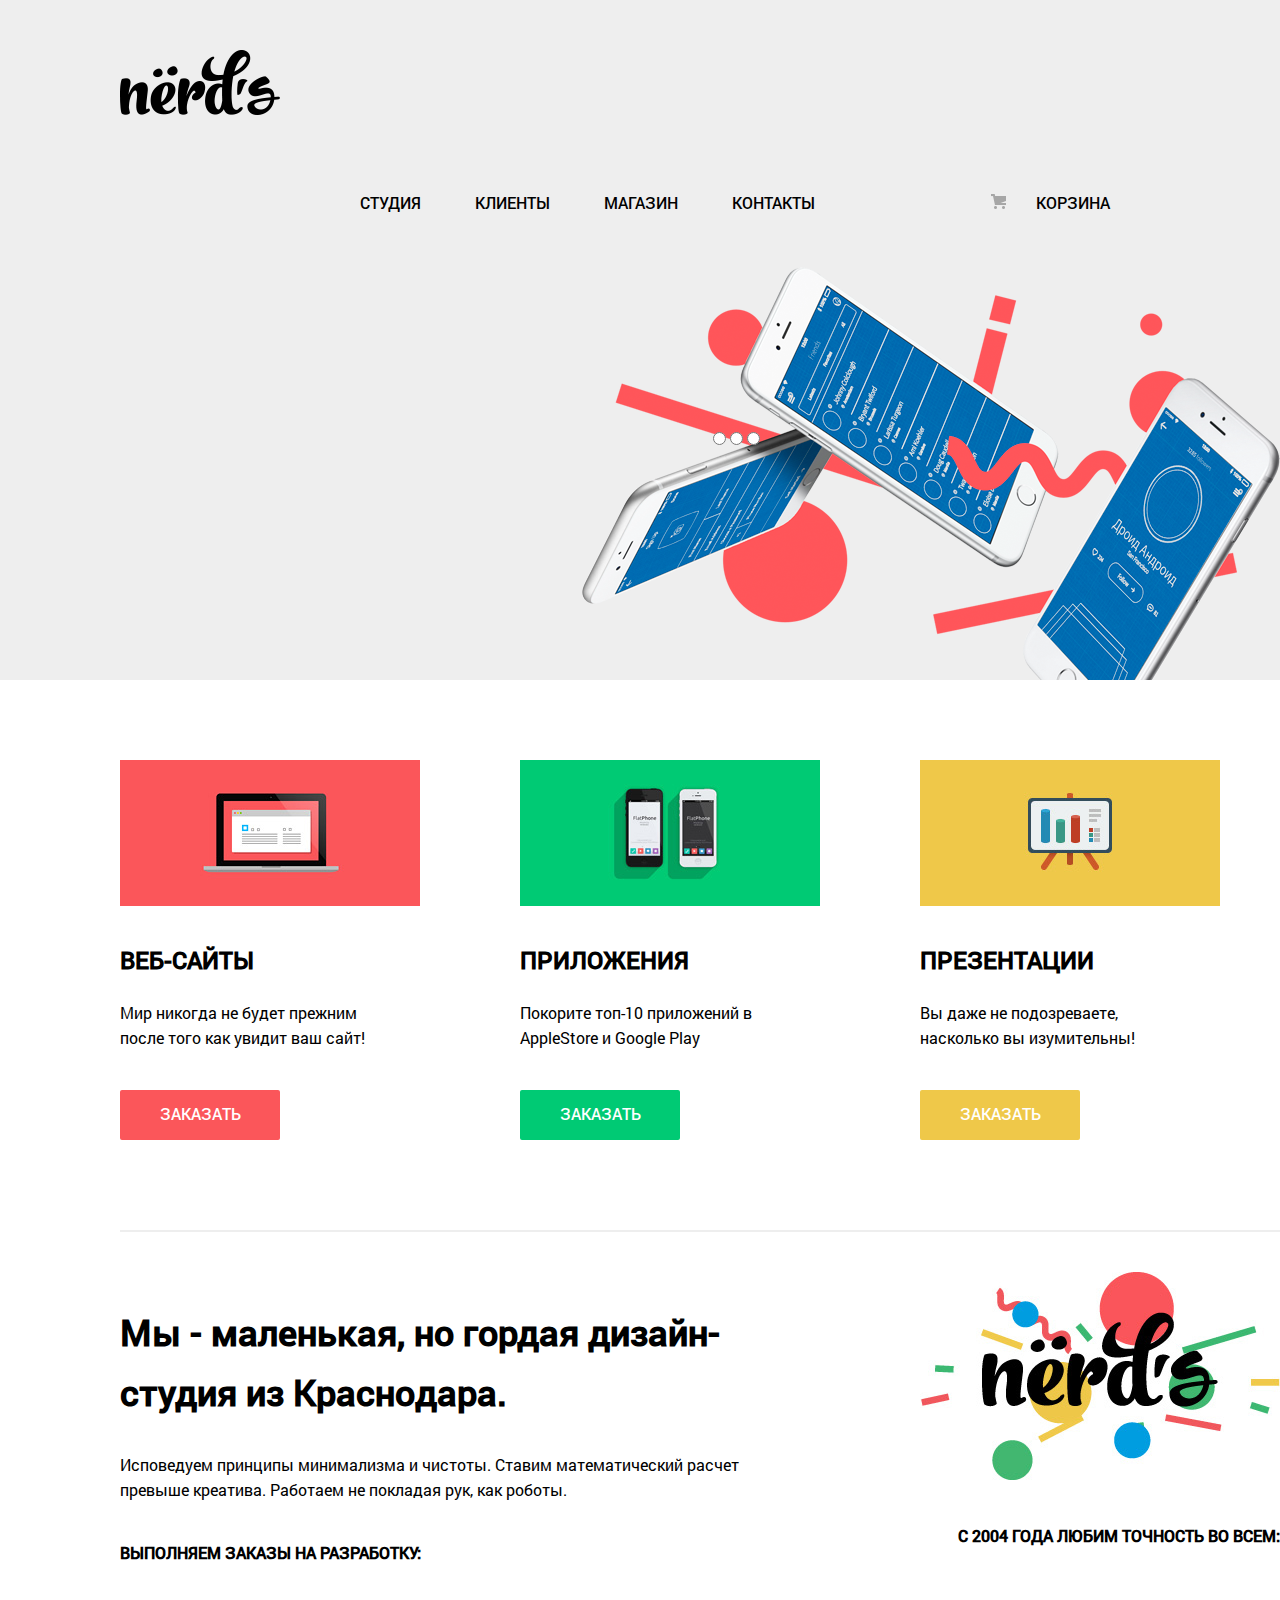
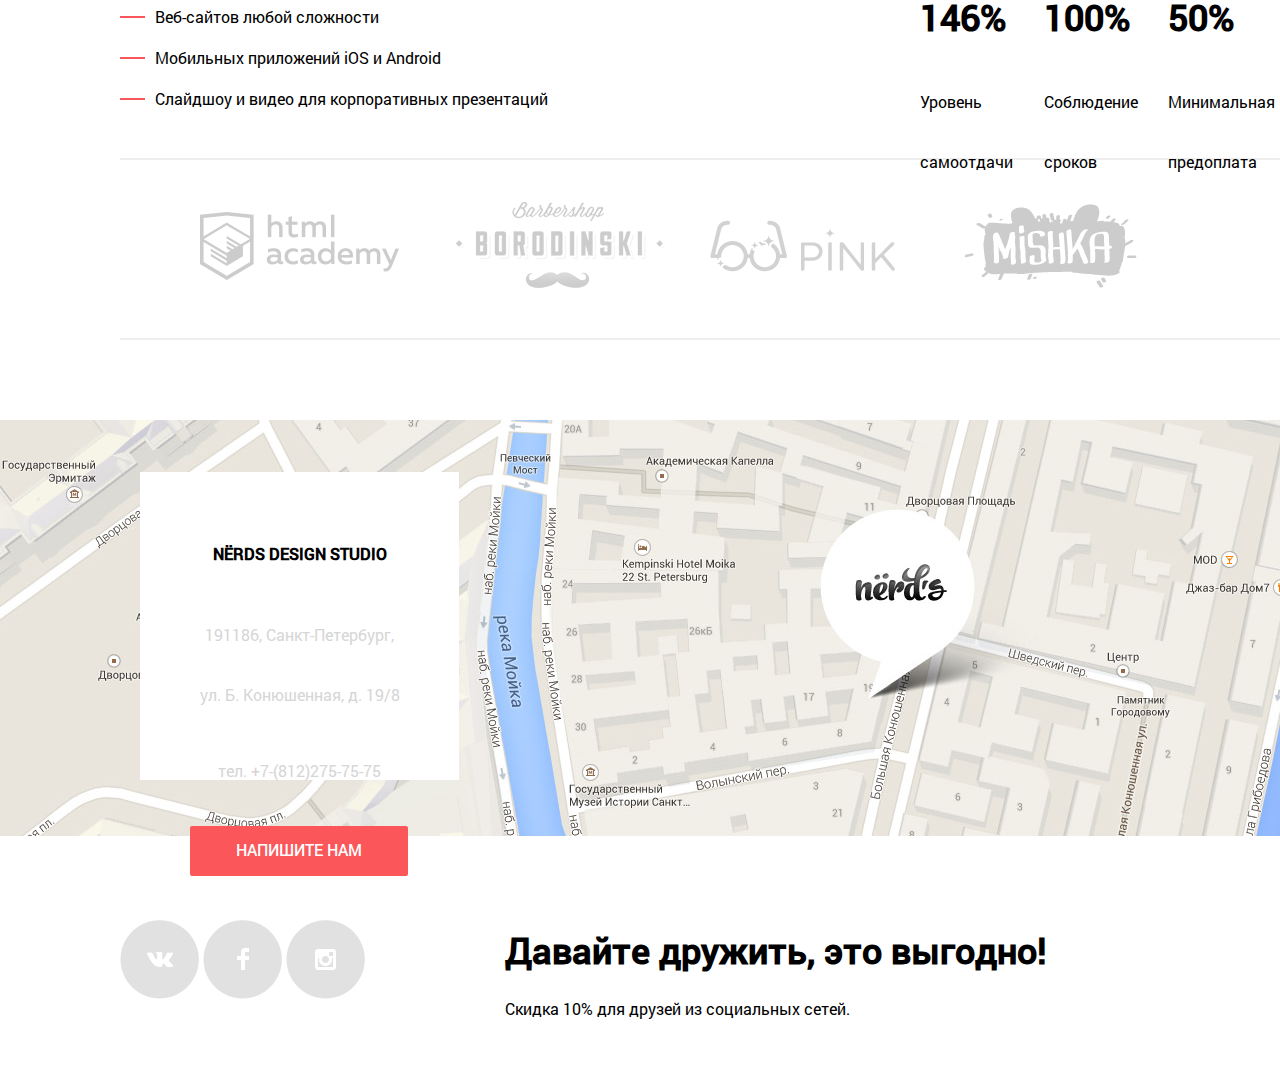
==== commit 0f37f4e2: "Готовы фильтры" ====
--- a/index.html
+++ b/index.html
@@ -25,13 +25,13 @@
             </nav>
             <div class="slider clearfix">
                 <div class="control">
-                        <div>
-                            <div class="active"></div>
-                        </div>
-                        <div></div>
-                        <div></div>
+                    <form>
+                        <input type="radio" name="slide" id="r1"></intut>
+                        <input type="radio" name="slide" id="r2"></intut>
+                        <input type="radio" name="slide" id="r3"></intut>
+                    </form>
                 </div>
-                <div class="item active">
+                <div class="slide">
                     <div class="information">
                         <h1>Долго, дорого, скурпулезно</h1>
                         <p> Математически выверенный дизайн<br> для 
@@ -39,7 +39,7 @@
                         <a href="">Узнать больше</a>
                     </div>
                 </div>
-                <div class="item">
+                <div class="slide">
                     <div class="information">
                         <h1>Любим математику<br> как никто другой</h1>
                         <p> Никакого креатива, только математические формулы<br>
@@ -47,7 +47,7 @@
                         <a href="">Узнать больше</a>
                     </div>
                 </div>
-                <div class="item">
+                <div class="slide">
                     <div class="information">
                         <h1>Только ночь,<br> только хардкор</h1>
                         <p> Работать днем, как все? Мы против этого.<br>
--- a/css/style.css
+++ b/css/style.css
@@ -667,10 +667,7 @@
   box-sizing: border-box;
 }
 
-form {
-  width: 260px;
-  height: 775px;
-}
+
 
  /* ТОВАР */
 
@@ -953,7 +950,6 @@
 float: left;
 width: 260px;
 height: 775px;
-border: 1px solid black;
 margin-right: 140px;
 }
 
@@ -1132,11 +1128,69 @@
   font-size: 18px;
 }
 
-.slider .item {
-  visibility: hidden;
+.slider .slide {
+  display: none;
 }
 
 .slider .active {
-  visibility: visible;
-}
-
+  
+}
+
+#r1:checked ~ .slider .slide:nth-child(1) {
+  display: block;
+border: 3px solid black;
+}
+
+main form {
+  width: 260px;
+  height: 775px;
+}
+
+.form-group {
+  width: 100%;
+  margin-bottom: 60px;
+}
+
+.form-group:first-child h3 {
+  margin-top: 0px;
+  margin-bottom: 60px;
+}
+
+.form-group li{
+  list-style-type: none;
+}
+
+.form-group ul {
+  padding-left: 0px;
+}
+
+.form-group:nth-child(1) input:first-child {
+  width: 100%;
+  height: 80px;
+  background-color: #eeeeee;
+}
+
+.form-group:nth-child(1) input:nth-child(5),
+.form-group:nth-child(1) input:nth-child(3){
+  width: 80px;
+  height: 40px;
+  text-align: center;
+}
+
+.form-group:nth-child(1) label:nth-child(4) {
+  margin-left: 45px
+}
+
+form button {
+  width: 100%;
+  text-align: center;
+  background-color: #eeeeee;
+  height: 50px;
+  font-family: "RobotoMedium", Arial, Helvetica, sans-serif;
+  font-size: 16px;
+  font-weight: 500;
+  line-height: calc(60px/16px);
+  text-decoration: none;
+  text-transform: uppercase;
+  color: black;
+}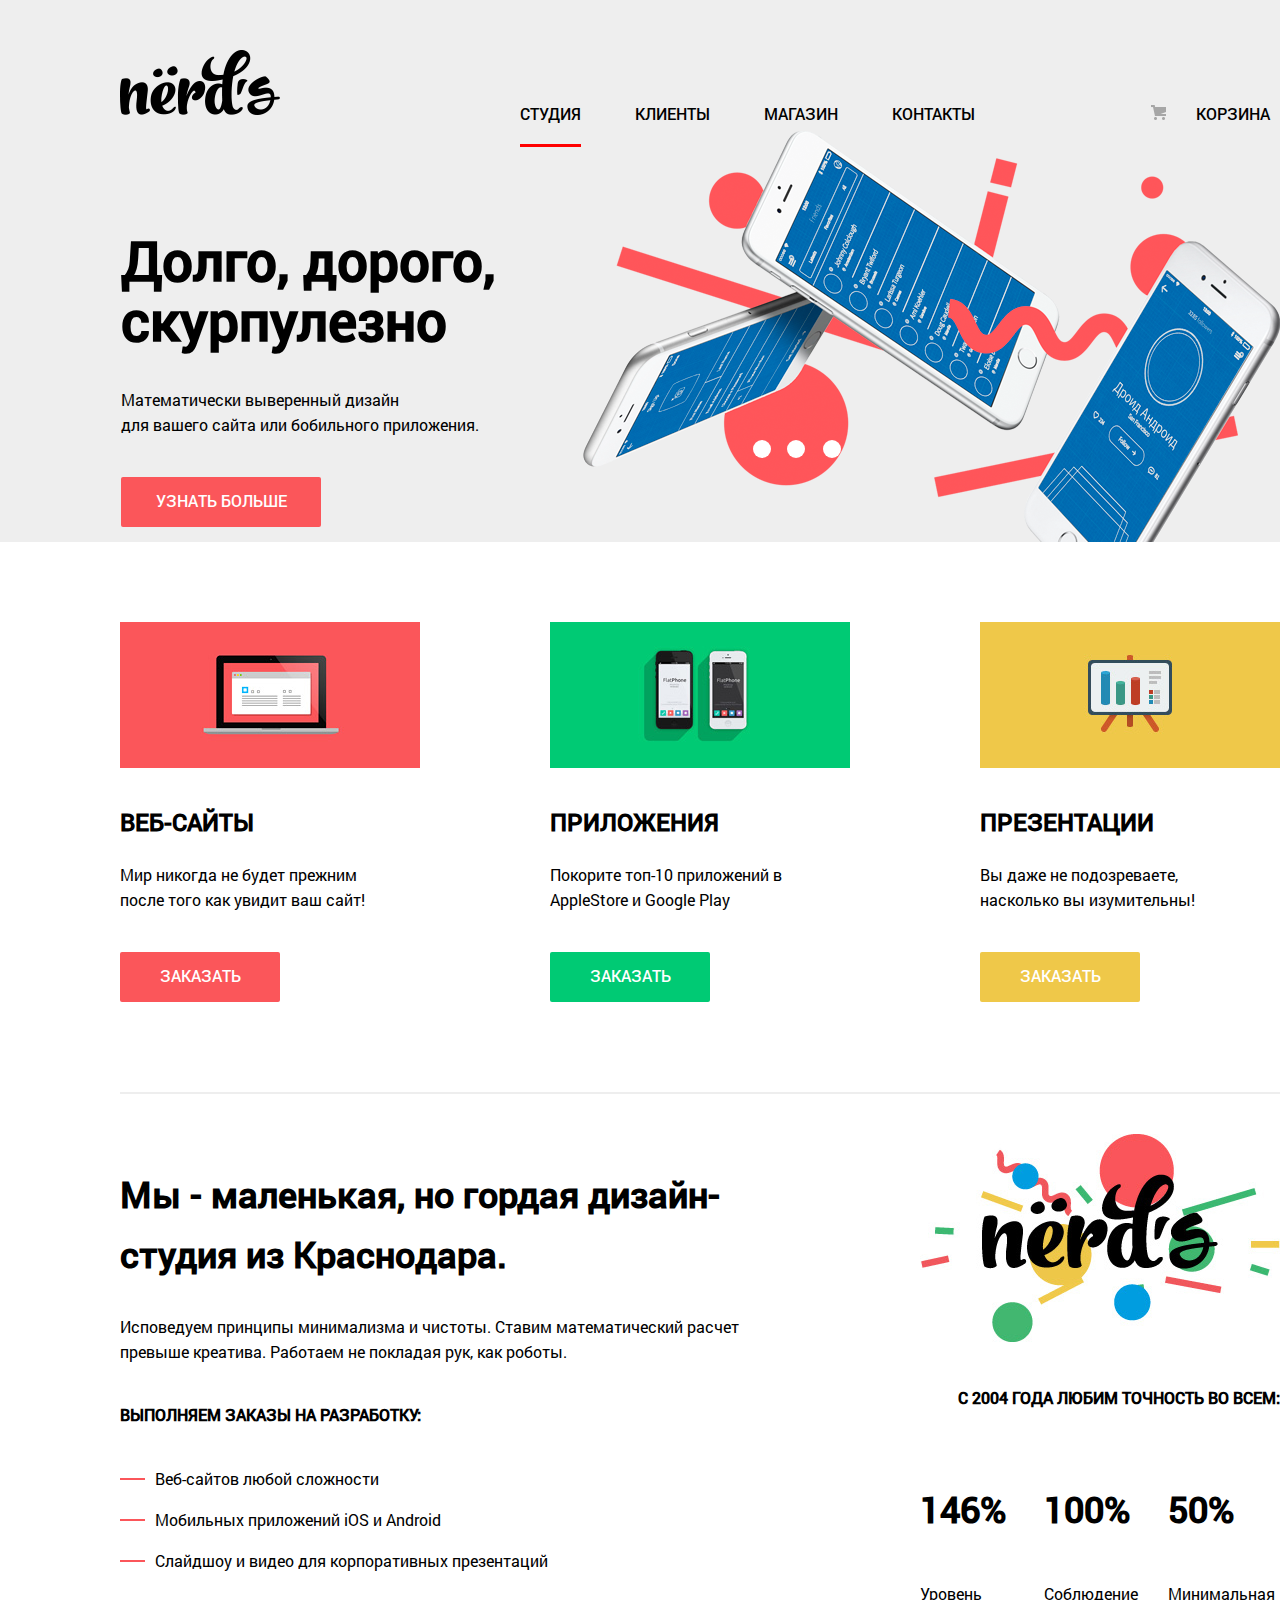
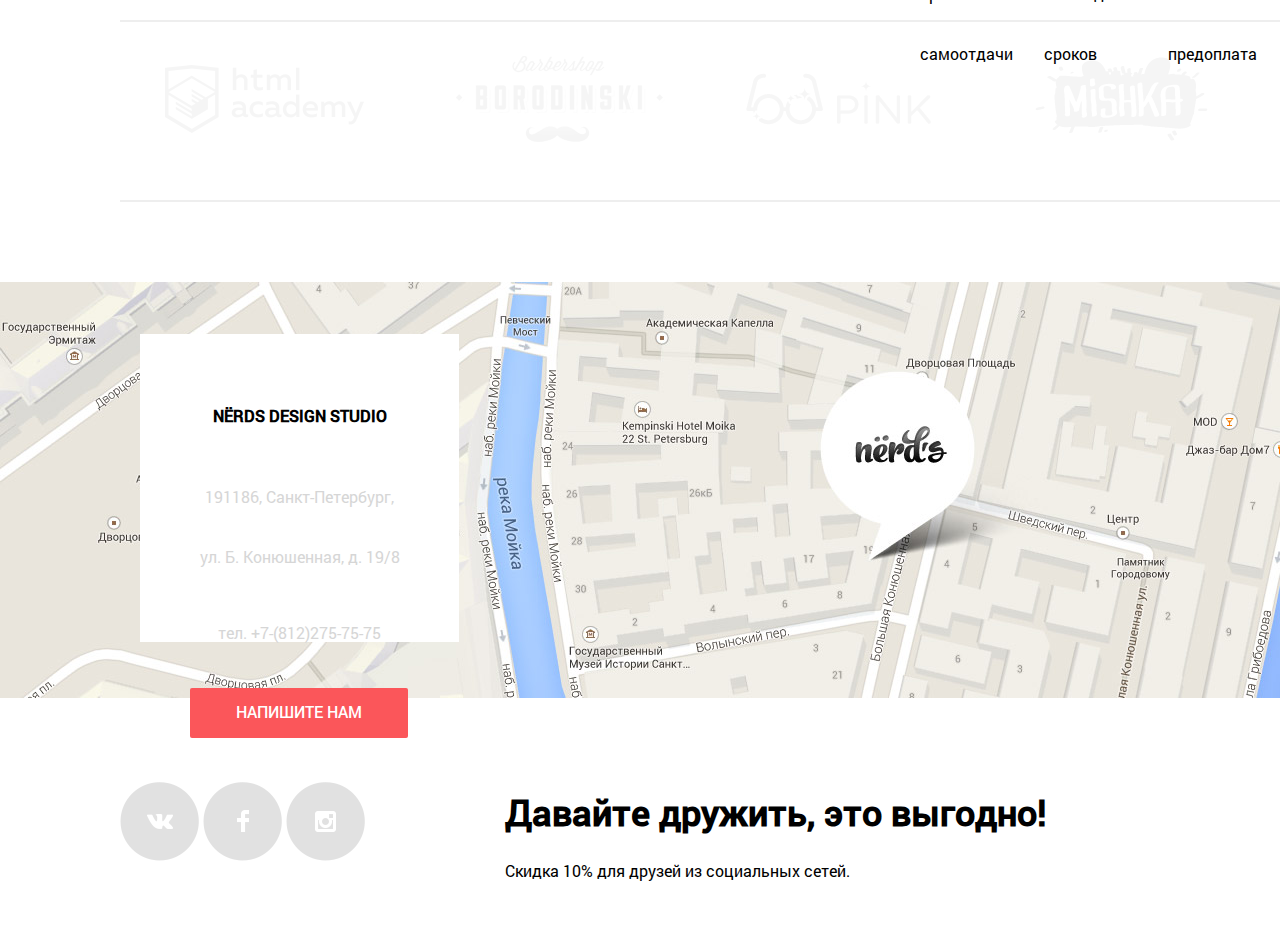
==== commit 60aa0130: "Почти хорошо" ====
--- a/index.html
+++ b/index.html
@@ -6,7 +6,7 @@
     <link rel="stylesheet" href="css/style.css">
 </head>
 <body>
-    <div class="container"></div>
+    <div class="container clearfix">
         <header class="main-header">
             <nav class="main-navigation clearfix">
                 <figure>
@@ -24,36 +24,43 @@
                 </ul>
             </nav>
             <div class="slider clearfix">
-                <div class="control">
-                    <form>
-                        <input type="radio" name="slide" id="r1"></intut>
-                        <input type="radio" name="slide" id="r2"></intut>
-                        <input type="radio" name="slide" id="r3"></intut>
-                    </form>
+                <input type="radio" name="slide" id="r1" checked></intut>
+                <input type="radio" name="slide" id="r2"></intut>
+                <input type="radio" name="slide" id="r3"></intut>
+                <div class="slider-control">
+                    <label for="r1"></label>
+                    <label for="r2"></label>
+                    <label for="r3"></label>
                 </div>
-                <div class="slide">
-                    <div class="information">
-                        <h1>Долго, дорого, скурпулезно</h1>
-                        <p> Математически выверенный дизайн<br> для 
-                            вашего сайта или бобильного приложения.</p>
-                        <a href="">Узнать больше</a>
+                <div class="slides">
+                    <div class="slide slide1">
+                        <div class="information">
+                            <h2>1</h2>
+                            <h1>Долго, дорого, скурпулезно</h1>
+                            <p> Математически выверенный дизайн<br> для 
+                                вашего сайта или бобильного приложения.</p>
+                            <a href="">Узнать больше</a>
+                            
+                        </div>
                     </div>
-                </div>
-                <div class="slide">
-                    <div class="information">
-                        <h1>Любим математику<br> как никто другой</h1>
-                        <p> Никакого креатива, только математические формулы<br>
-                            для расчета идеальных пропорций.</p>
-                        <a href="">Узнать больше</a>
+                    <div class="slide slide2">
+                        <div class="information">
+                                <h2>1</h2>
+                            <h1>Любим математику<br> как никто другой</h1>
+                            <p> Никакого креатива, только математические формулы<br>
+                                для расчета идеальных пропорций.</p>
+                            <a href="">Узнать больше</a>
+                        </div>
                     </div>
-                </div>
-                <div class="slide">
-                    <div class="information">
-                        <h1>Только ночь,<br> только хардкор</h1>
-                        <p> Работать днем, как все? Мы против этого.<br>
-                            Ближе к полуночи работа только начинается.
-                        </p>
-                        <a href="">Узнать больше</a>
+                    <div class="slide slide3">
+                        <div class="information">
+                                <h2>1</h2>
+                            <h1>Только ночь,<br> только хардкор</h1>
+                            <p> Работать днем, как все? Мы против этого.<br>
+                                Ближе к полуночи работа только начинается.
+                            </p>
+                            <a href="">Узнать больше</a>
+                        </div>
                     </div>
                 </div>
             </div>
@@ -121,10 +128,10 @@
                 </div>
             </div>
             <div class="partners">
-                <div class="htmlacademy"><a href=""><img src="images/logo-1.png" alt="Презентации" width="" height=""></a></div>
-                <div class="Borodinski"><a href=""><img src="images/logo-2.png" alt="Презентации" width="" height=""></a></div>
-                <div class="Pink"><a href=""><img src="images/logo-3.png" alt="Презентации" width="" height=""></a></div>
-                <div class="Mishka"><a href=""><img src="images/logo-4.png" alt="Презентации" width="" height=""></a></div>
+                <div class="htmlacademy"><a href=""><img src="images/logo-1.png" alt="Презентации" width="" height="" class="partners_logo"></a></div>
+                <div class="Borodinski"><a href=""><img src="images/logo-2.png" alt="Презентации" width="" height="" class="partners_logo"></a></div>
+                <div class="Pink"><a href=""><img src="images/logo-3.png" alt="Презентации" width="" height="" class="partners_logo"></a></div>
+                <div class="Mishka"><a href=""><img src="images/logo-4.png" alt="Презентации" width="" height="" class="partners_logo"></a></div>
             </div>
             <div class="map">
                 <img src="images/map_&_marker.jpg"></img>
@@ -138,17 +145,18 @@
                 </div>
             </div>
         </main>
+        
+        </body>
+        <footer class="clearfix">
+            <div class="social">
+                <div class="vk"><a href=""><img src="images/vk-icon.png" alt="Презентации" width="" height=""></a></div>
+                <div class="fb"><a href=""><img src="images/fb-icon.png" alt="Презентации" width="" height=""></a></div>
+                <div class="inst"><a href=""><img src="images/insta-icon.png" alt="Презентации" width="" height=""></a></div>
+            </div>
+            <div class="text">
+                <h2>Давайте дружить, это выгодно!</h2>
+                <p>Скидка 10% для друзей из социальных сетей.</p>
+            </div>
+        </footer>
     </div>
-</body>
-<footer class="clearfix">
-    <div class="social">
-        <div class="vk"><a href=""><img src="images/vk-icon.png" alt="Презентации" width="" height=""></a></div>
-        <div class="fb"><a href=""><img src="images/fb-icon.png" alt="Презентации" width="" height=""></a></div>
-        <div class="inst"><a href=""><img src="images/insta-icon.png" alt="Презентации" width="" height=""></a></div>
-    </div>
-    <div class="text">
-        <h2>Давайте дружить, это выгодно!</h2>
-        <p>Скидка 10% для друзей из социальных сетей.</p>
-    </div>
-</footer>
-</html>+        </html>--- a/css/style.css
+++ b/css/style.css
@@ -629,11 +629,11 @@
   margin-bottom: 80px;
 }
 
-.clearfix::after {
+/* .clearfix::after {
   content: "";
   display: table;
   clear: both;
-}
+} */
 
 .map .description {
   position: absolute;
@@ -655,7 +655,7 @@
 }
 
 main {
-  width: 1440px;
+  width: 100%;
   background-color: white;
   box-sizing: border-box;
   padding-top: 80px;
@@ -672,9 +672,11 @@
  /* ТОВАР */
 
   .catalog-items {
-  position:relative;
-  width: 820px;
-  /* height: 1920px; */
+    display: flex;
+    justify-content: space-between;
+    flex-wrap: wrap;
+  width: 760px;
+  height: 1830px;
  }
 
  /* ТОВАР-СКРЫТЫЙ КОНТЕНТ */
@@ -702,20 +704,8 @@
 }
 
 .information {
-  width: 380px;
+  width: 560px;
   height: 270px;
-}
-
-.product .item {
-  width: 300px;
-  height: 350px;
-  float: left;
-  margin-right: 100px;
-  /* padding-right: 100px; */
-}
-
-.product .item:last-child {
-  margin-right: 0px;
 }
 
 .product{
@@ -751,8 +741,9 @@
 
 .catalog-item {
   display: inline-block;
-  margin-bottom: 40px;
-  margin-right: 40px;
+  align-content: space-between;
+  /* margin-bottom: 40px;
+  margin-right: 40px; */
   position:relative;
 }
 .catalog-item .description {
@@ -782,13 +773,35 @@
 }
 
 .slider {
-  /* margin-top: 63px; */
+ position: relativ;
+border: 1px solid rgba(0, 120, 201, 0);
+  height: 490px;
+  width: 1160px;
+  /* border: 1px solid black; */
+}
+
+.slide1 {
   background-image: url(../images/slide1.png);
   background-repeat: no-repeat;
   background-position: right bottom;
-  height: 431px;
-  width: 1160px;
-  /* border: 1px solid black; */
+  height: 412px;
+  margin-top: 80px;
+}
+
+.slide2 {
+  background-image: url(../images/slide2.png);
+  background-repeat: no-repeat;
+  background-position: right bottom;
+  height: 412px;
+  margin-top: 80px;
+}
+
+.slide3 {
+  background-image: url(../images/slide3.png);
+  background-repeat: no-repeat;
+  background-position: right bottom;
+  height: 412px;
+  margin-top: 80px;
 }
 
 .item .information {
@@ -797,17 +810,30 @@
   width: 560px;
 }
 
-.control {
-  width: 122px;
-  height: 54px;
+.slider input:nth-child(1) {
   position: absolute;
   text-align: center;
   display: inline-block;
+  left: 655px;
+  top: 431px;
+}
+
+.slider input:nth-child(2) {
+  position: absolute;
+  text-align: center;
+  display: inline-block;
   left: 675px;
   top: 431px;
-
-}
-.control div{
+}
+
+.slider input:nth-child(3) {
+  position: absolute;
+  text-align: center;
+  display: inline-block;
+  left: 695px;
+  top: 431px;
+}
+.slider form {
   display: inline-block;
   width: 18px;
   height: 18px;
@@ -816,12 +842,6 @@
   margin: 9px;
 }
 
-/* .control .active{
-  border: 3px solid #494848;
-  width: 12px;
-  height: 12px;
-} */
-
 .main-navigation .item {
   margin-top: 100px;
   border: 1px solid rgba(159, 9, 9, 0);
@@ -839,13 +859,13 @@
 }
 
 .future .informations {
-  float: left;
+  /* float: left; */
   width: 660px;
   height: 530px;
 }
 
 .future .statistic{
-  float: right;
+  /* float: right; */
   width: 360px;
   height: 530px;
   text-align: right;
@@ -888,24 +908,28 @@
 
 .partners {
   box-sizing: border-box;
-  /* padding-left: 80px; */
+  /* padding-top: 80px; */
   width: 1160px;
   height: 180px;
   margin-bottom: 80px;
   border-bottom: 2px solid #eeeeee;
+  display: flex;
+  justify-content: space-around;
+  align-items: center;
+
 }
 
 .partners div {
   display: inline-block;
   width: 200px;
   vertical-align: middle;
-  margin-left: 50px;
+  /* margin-left: 50px; */
 }
 
 .partners div:nth-child(1) {
   margin-left: 0px;
   border-right: 2px solid white;
-  margin-left: 80px;
+  /* margin-left: 80px; */
 }
 
 .main-navigation ul{
@@ -962,7 +986,7 @@
   width: 760px;
 }
 
-.catalog button {
+.catalog-items button {
   height: auto;
   width: auto;
   padding: 0px;
@@ -994,7 +1018,7 @@
 }
 
 .pagination {
-  margin: 35px 0px 35px 0px;
+  margin: 0px 0px 35px 0px;
 }
 
 .pagination a{
@@ -1019,12 +1043,12 @@
 .control div div{
   display: none;
 }
-
+/* 
 .clearfix:after {
   content: "";
   display: block;
   clear: both;
-}
+} */
 
 .container .description {
   box-sizing: border-box;
@@ -1130,10 +1154,6 @@
 
 .slider .slide {
   display: none;
-}
-
-.slider .active {
-  
 }
 
 #r1:checked ~ .slider .slide:nth-child(1) {
@@ -1193,4 +1213,164 @@
   text-decoration: none;
   text-transform: uppercase;
   color: black;
+}
+
+.product .flex-container {
+  flex-direction: row;
+  justify-content: space-between;
+}
+
+#r1:checked ~ .slides .slide1 {
+  display: block;
+}
+
+#r1:checked ~ .slider {
+  background-image: url(../images/slide1.png);
+}
+
+
+#r2:checked ~ .slides .slide2 {
+  display: block;
+}
+
+#r2:checked ~ .slider {
+  background-image: url(../images/slide2.jpg);
+}
+
+#r3:checked ~ .slides .slide3 {
+  display: block;
+}
+
+#r3:checked ~ .slider {
+  background-image: url(../images/slide3.jpg);
+}
+
+nav .active {
+  border-bottom: 3px solid red;
+}
+
+slider input[type=radio] {
+  display: none;
+}
+
+.slider input {
+  display: none;
+  visibility: hidden;
+}
+
+.slider label:nth-child(1):after {
+  position: absolute;
+  content: "";
+  display: block;
+  width: 18px;
+  height: 18px;
+  border-radius: 50%;
+  top: 440px;
+  left: 753px;
+  background-color: white;
+  z-index: 1;
+}
+
+.slider label:nth-child(2):after {
+  position: absolute;
+  content: "";
+  display: block;
+  width: 18px;
+  height: 18px;
+  border-radius: 50%;
+  top: 440px;
+  left: 787px;
+  background-color: white;
+  z-index: 1;
+}
+
+.slider label:nth-child(3):after {
+  position: absolute;
+  content: "";
+  display: block;
+  width: 18px;
+  height: 18px;
+  border-radius: 50%;
+  top: 440px;
+  left: 823px;
+  background-color: white;
+  z-index: 1;
+}
+
+body .container {
+  width: 1440px;
+  margin: 0 auto;
+}
+
+.slider input:checked + label:before {
+  position: absolute;
+  content: "";
+  display: block;
+  width: 6px;
+  height: 6px;
+  border-radius: 50%;
+  border: 2px solid gray;
+  top: 0;
+}
+
+.product {
+  display: flex;
+  justify-content: space-between;
+}
+
+main .future {
+  display: flex;
+  justify-content: space-between;
+}
+
+.catalog-flter-control button {
+  height: 28px;
+  width: 90px;
+  display: inline-block;
+}
+
+.catalog-flter-control .header {
+  display: inline-block;
+  float: left;
+}
+
+.catalog-flter-control .control {
+  display: inline-block;
+  float: right;
+  width: 370px;
+}
+
+.catalog-flter-control button:nth-child(4),
+.catalog-flter-control button:nth-child(5) {
+  height: 28px;
+  width: 18px;
+  display: inline-block;
+}
+
+.catalog-flter-control button:nth-child(3) {
+  height: 28px;
+  width: 120px;
+  display: inline-block;
+}
+
+.catalog-flter-control button {
+  /* float: right; */
+}
+
+.slider h2 {
+  color: rgba(0, 120, 201, 0);
+  font-size: 10px; 
+  margin: 0;
+}
+
+.slider p {
+  margin-bottom: 0;
+}
+
+.partners_logo {
+  opacity: 0.2;
+}
+
+.partners_logo:hover {
+  opacity: 1;
 }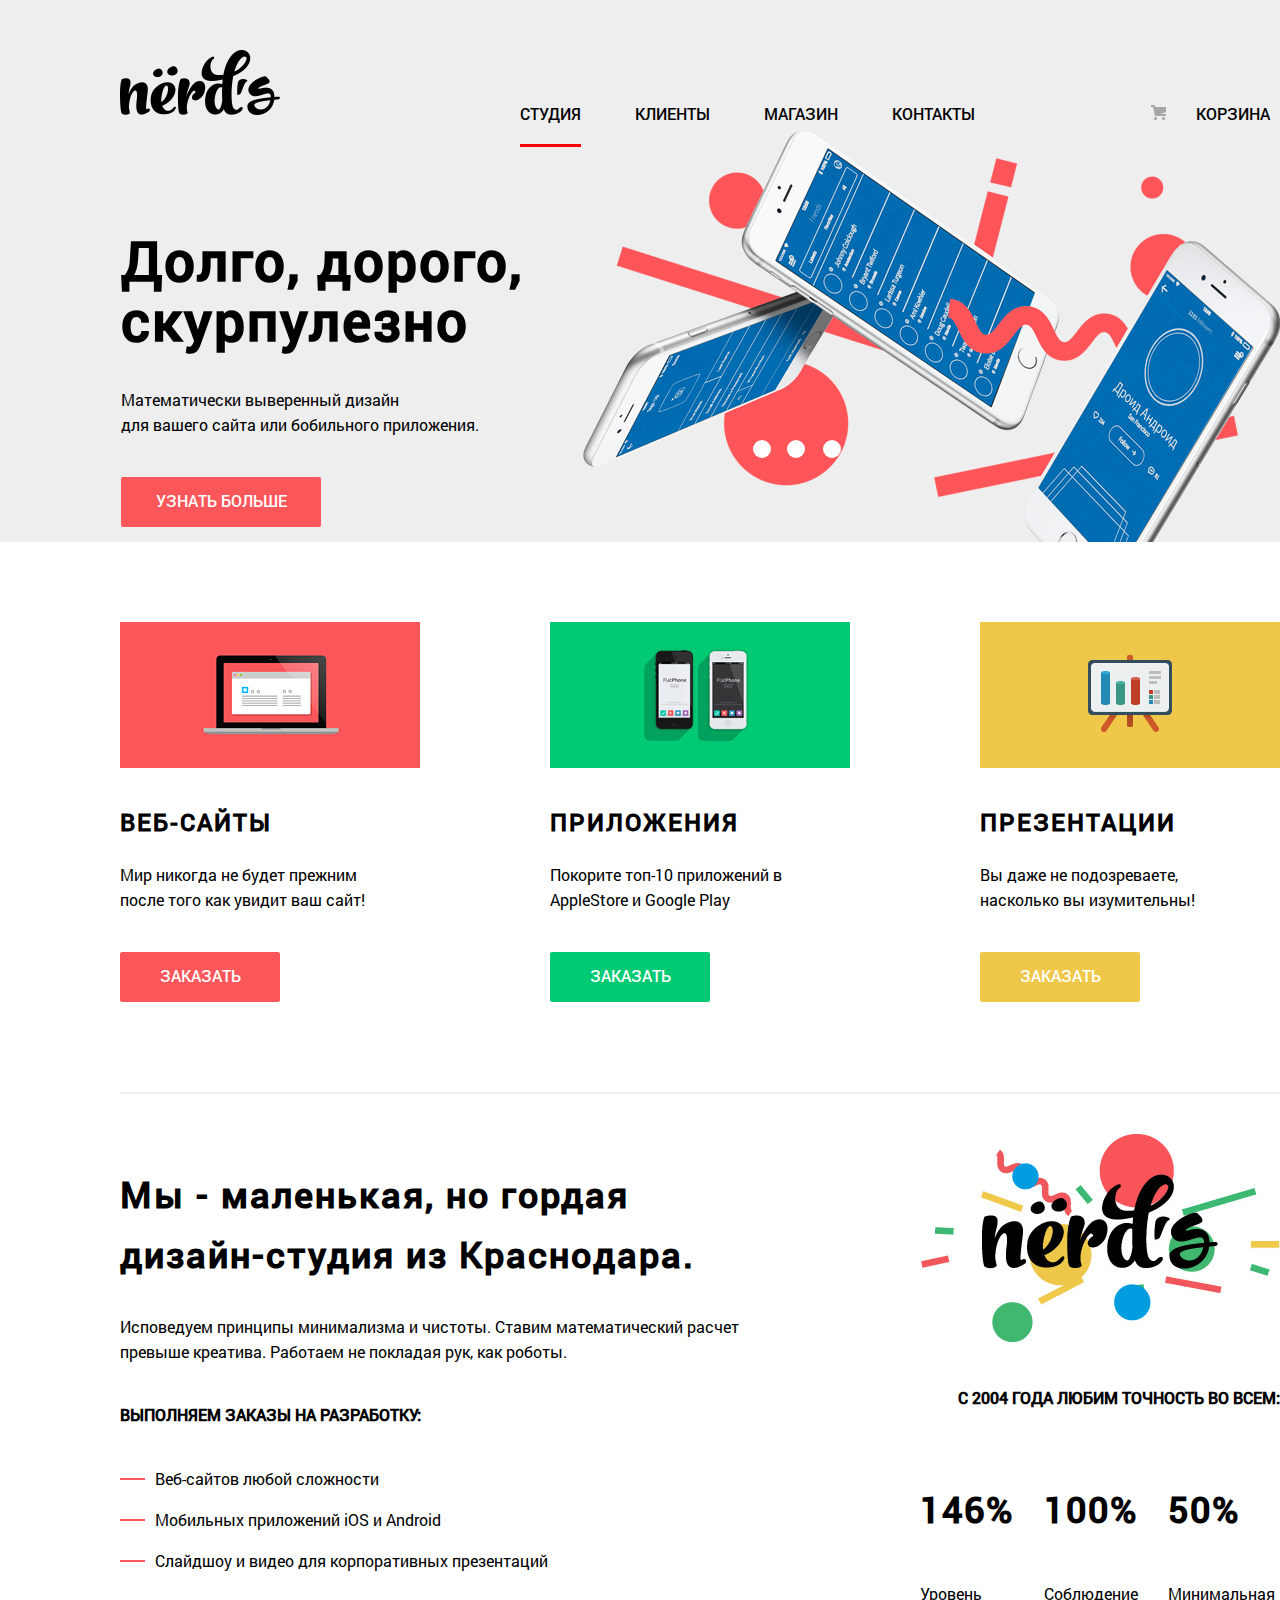
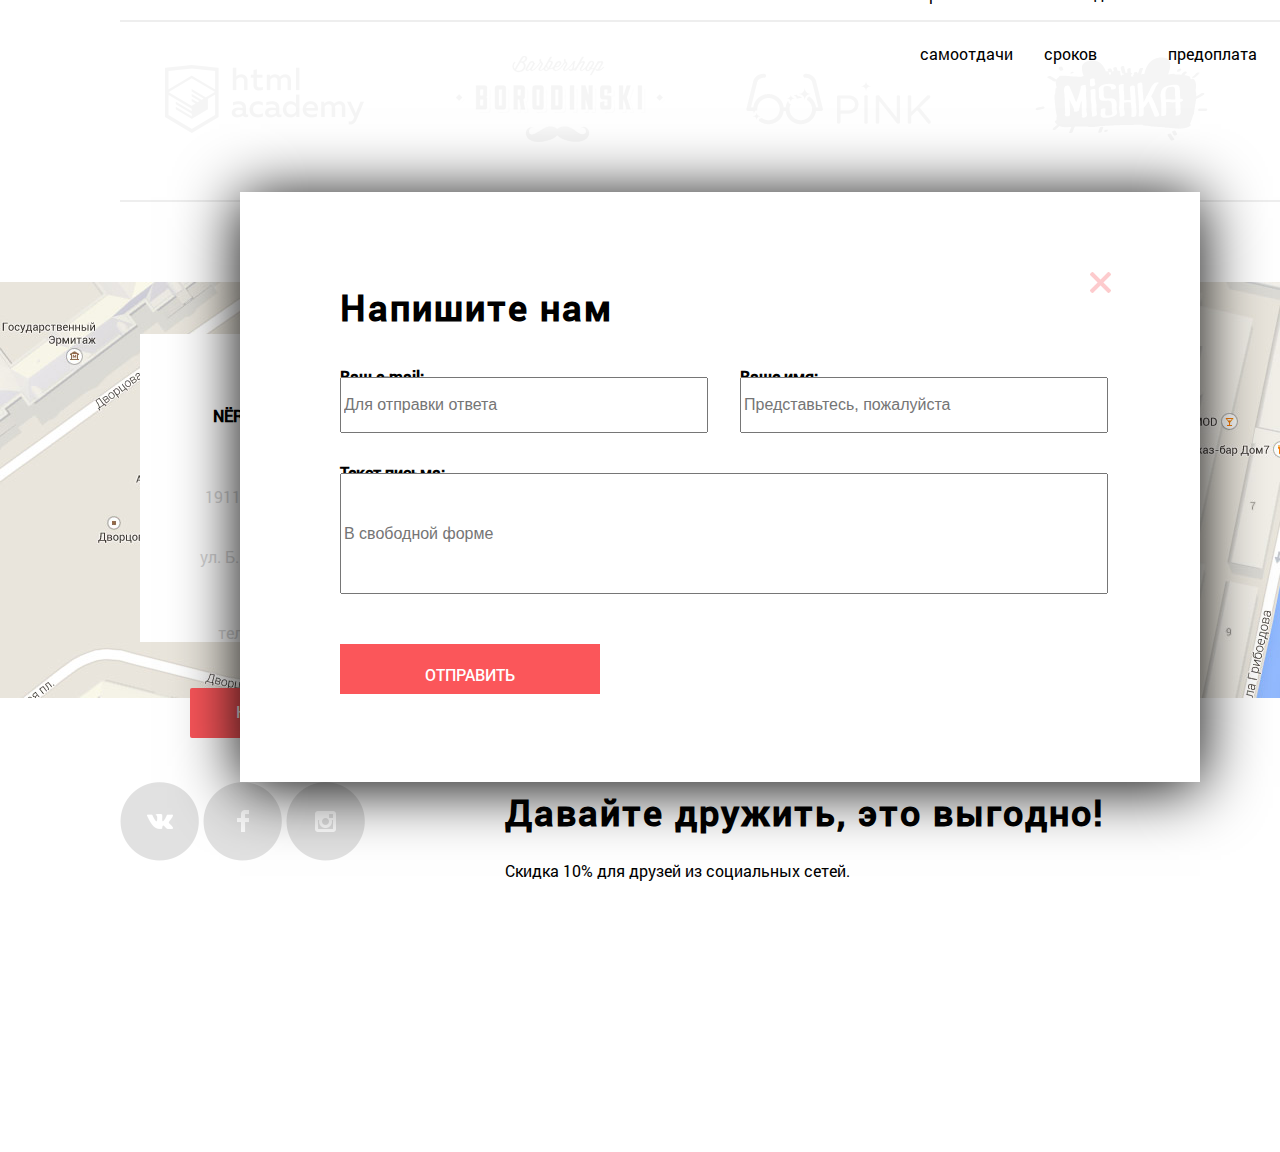
==== commit edc6a5d4: "Добавил модальное окно" ====
--- a/index.html
+++ b/index.html
@@ -143,6 +143,23 @@
                         <a class="btn" href="mailto:nerds@gmail.com">Напишите нам</a>
                     </div>
                 </div>
+                <div class="modal_window clearfixx">
+                    <h2>Напишите нам</h2>
+                    <div class="close"></div>
+                    <form>
+                        <div class="input_name">
+                            <label for="press_name"><p>Ваше имя:</p></label>
+                            <input type="text" id="press_name" placeholder="Представьтесь, пожалуйста" required>
+                        </div>
+                        <div class="input_email">
+                            <label for="press_email"><p>Ваш e-mail:</p></label>
+                            <input type="text" id="press_email" placeholder="Для отправки ответа" required>
+                        </div>
+                        <label for="press_letter"><p>Текст письма:</p></label>
+                        <input type="text" id="press_letter" placeholder="В свободной форме" required>
+                        <button type="submit">Отправить</button>
+                    </form>
+                </div>
             </div>
         </main>
         
--- a/css/style.css
+++ b/css/style.css
@@ -501,6 +501,7 @@
   font-size: 55px;
   font-weight: 600;
   line-height: calc(60px/55px);
+  letter-spacing: 2px;
 }
 
 h2{
@@ -508,15 +509,18 @@
   font-size: 36px;
   font-weight: 600;
   line-height: calc(60px/36px);
+  letter-spacing: 2px;
 }
 
 .item h2{
   text-transform: uppercase;
   margin-top: 30px;
+  letter-spacing: 2px;
 }
 
 .product .item h2 {
   font-size: 24px;
+  letter-spacing: 2px;
 }
 
 .item p{
@@ -629,11 +633,11 @@
   margin-bottom: 80px;
 }
 
-/* .clearfix::after {
+.clearfixx::after {
   content: "";
   display: table;
   clear: both;
-} */
+}
 
 .map .description {
   position: absolute;
@@ -1043,12 +1047,12 @@
 .control div div{
   display: none;
 }
-/* 
-.clearfix:after {
+
+.clearfixx:after {
   content: "";
   display: block;
   clear: both;
-} */
+}
 
 .container .description {
   box-sizing: border-box;
@@ -1373,4 +1377,92 @@
 
 .partners_logo:hover {
   opacity: 1;
+}
+
+.map {
+  position: relativ;
+}
+.modal_window {
+  position: absolute;
+  height: 590px;
+  width: 960px;
+  background-color: white;
+  box-shadow: 0 5px 60px black;
+  padding: 85px 100px 85px 100px;
+  box-sizing: border-box;
+  bottom:0;
+  left:240px;
+  margin-bottom: -80px;
+}
+
+.close {
+  height: 21px;
+  width: 21px;
+  background-image: url(../images/close-cross.jpg);
+}
+
+.modal_window p{
+  font-family: "RobotoMedium", Arial, Helvetica, sans-serif;
+  font-weight: 800;
+  font-size: 16px;
+  margin: 0px;
+  line-height: 0px;
+}
+
+.modal_window input:nth-child(2) {
+  height: 50px;
+  width: 360px;
+}
+
+.modal_window input:nth-child(4) {
+margin-bottom: 50px;
+
+}
+.modal_window input {
+  height: 115px;
+  width: 760px;
+}
+.modal_window .input_name,
+.modal_window .input_email {
+  width: 360px;
+  /* height: 76px; */
+  display: inline-block;
+  float: right;
+}
+
+.modal_window form {
+  margin: 0;
+  width: 760px;
+}
+
+.modal_window h2 {
+  margin-top: 0px;
+  margin-bottom: 40px;
+}
+
+.input_name{
+  margin-left: 40px;
+}
+
+.input_email {
+  margin-bottom: 35px;
+}
+
+.modal_window .close {
+  position: absolute;
+  top:80px;
+  left: 850px;
+}
+
+.input_email {
+  margin-bottom: 40px;
+}
+
+.modal_window button {
+  background-color: #fb565a;
+  color: white;
+  width: 260px;
+}
+
+.modal_window input{
 }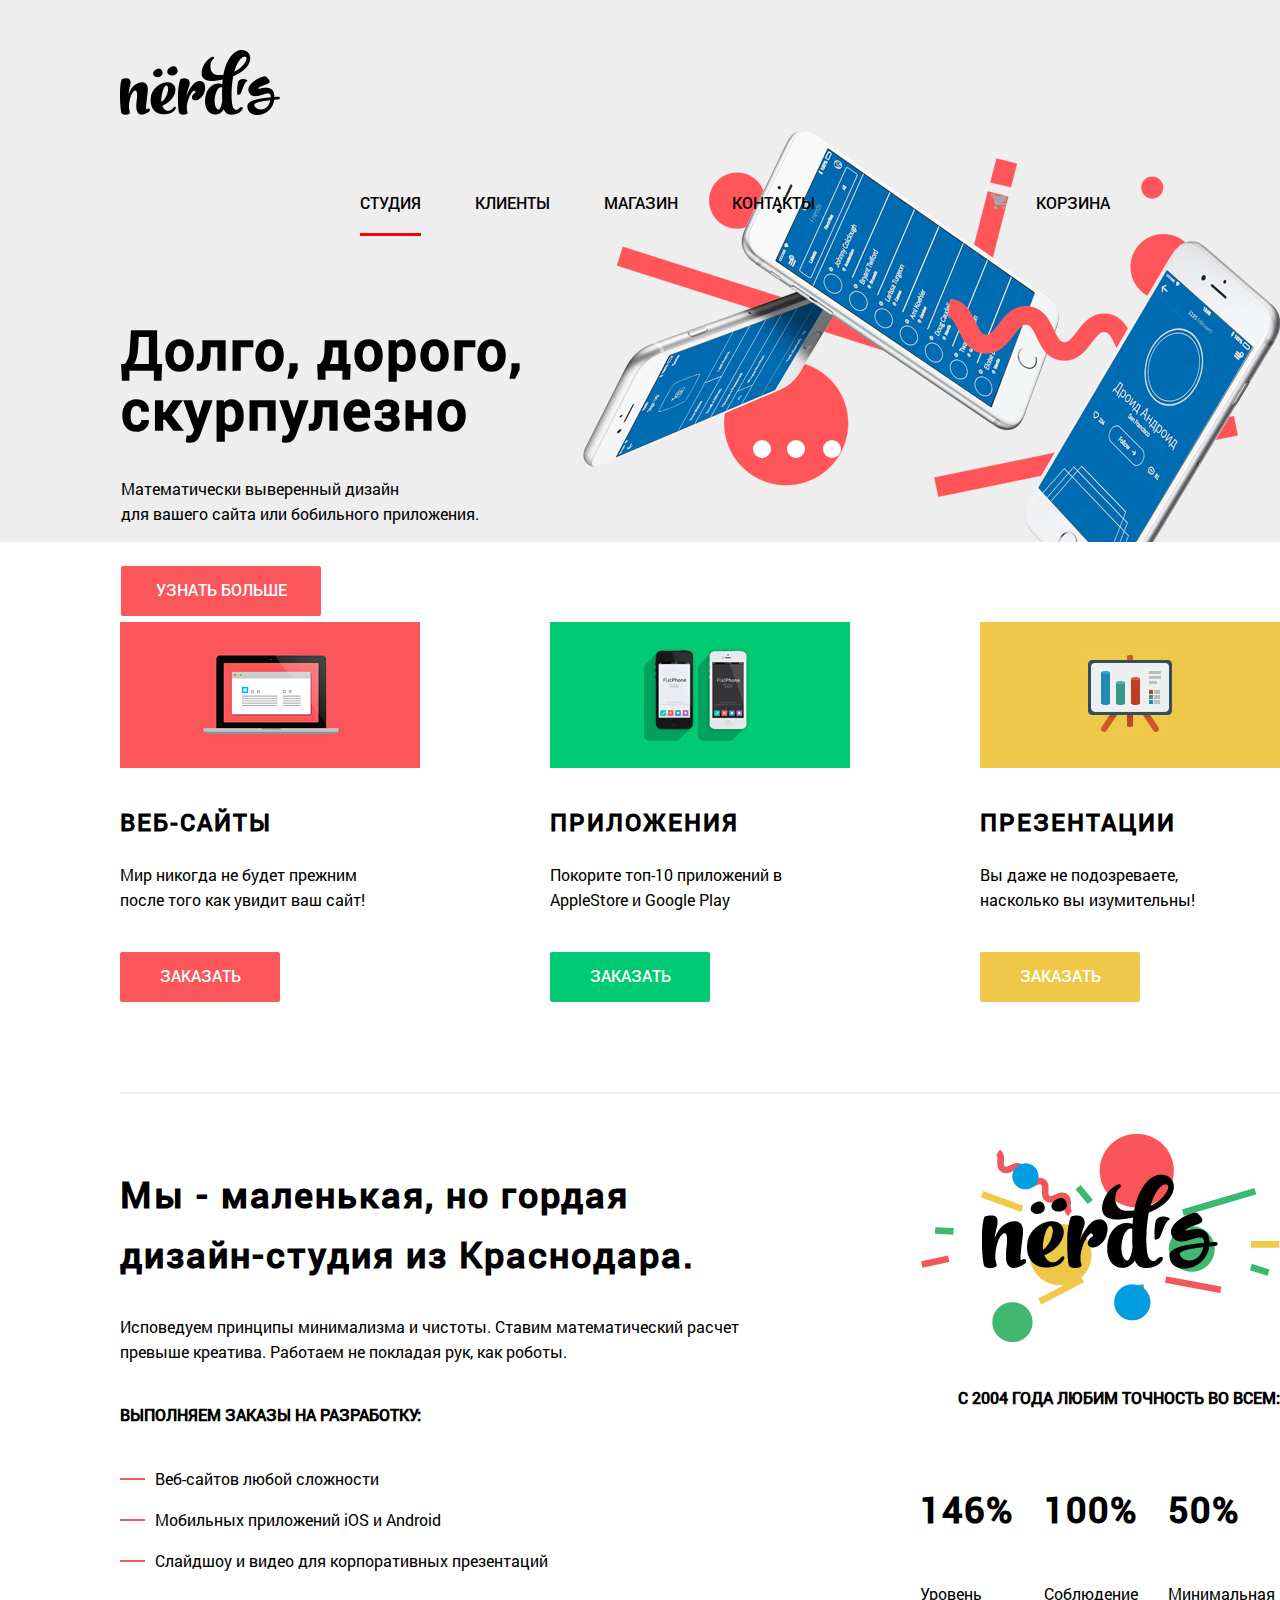
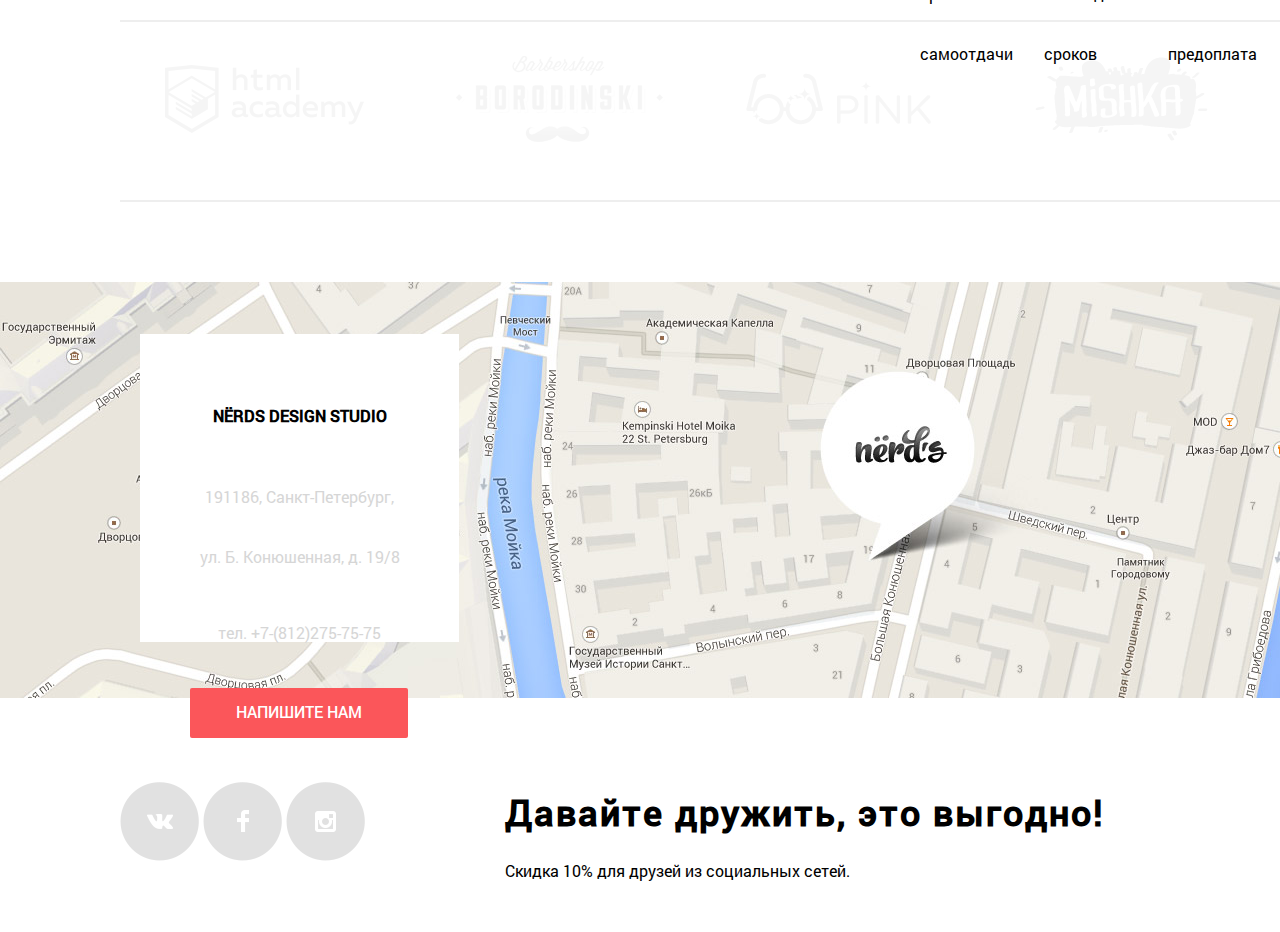
==== commit 4461cbd1: "Модалка с JS" ====
--- a/index.html
+++ b/index.html
@@ -4,6 +4,7 @@
     <meta charset="UTF-8">
     <title>Главная страница</title>
     <link rel="stylesheet" href="css/style.css">
+    <script src="../js/script.js"></script>  
 </head>
 <body>
     <div class="container clearfix">
@@ -140,10 +141,10 @@
                         <h4>NЁRDS DESIGN STUDIO</h4>
                         <p>191186, Санкт-Петербург,<br> ул. Б. Конюшенная, д. 19/8</p>
                         <a href="tel:78122757575"><p>тел. +7-(812)275-75-75</p></a>
-                        <a class="btn" href="mailto:nerds@gmail.com">Напишите нам</a>
+                        <a class="open">Напишите нам</a>
                     </div>
                 </div>
-                <div class="modal_window clearfixx">
+                <div class="modal_window clearfixx hidden">
                     <h2>Напишите нам</h2>
                     <div class="close"></div>
                     <form>
@@ -160,6 +161,19 @@
                         <button type="submit">Отправить</button>
                     </form>
                 </div>
+                <script>
+                    var modal = document.querySelector('.modal_window');
+                    var close = document.querySelector(".close");
+                    var open = document.querySelector('.open');
+
+                    open.addEventListener("click", function(){
+                        modal.classList.remove('hidden');
+                    });
+
+                    close.addEventListener("click", function(){
+                    modal.classList.add('hidden');
+                    });
+                </script>
             </div>
         </main>
         
--- a/css/style.css
+++ b/css/style.css
@@ -1302,7 +1302,8 @@
 }
 
 body .container {
-  width: 1440px;
+  /* width: 1440px; */
+  width: 100%;
   margin: 0 auto;
 }
 
@@ -1465,4 +1466,8 @@
 }
 
 .modal_window input{
+}
+
+.hidden {
+  display: none;
 }